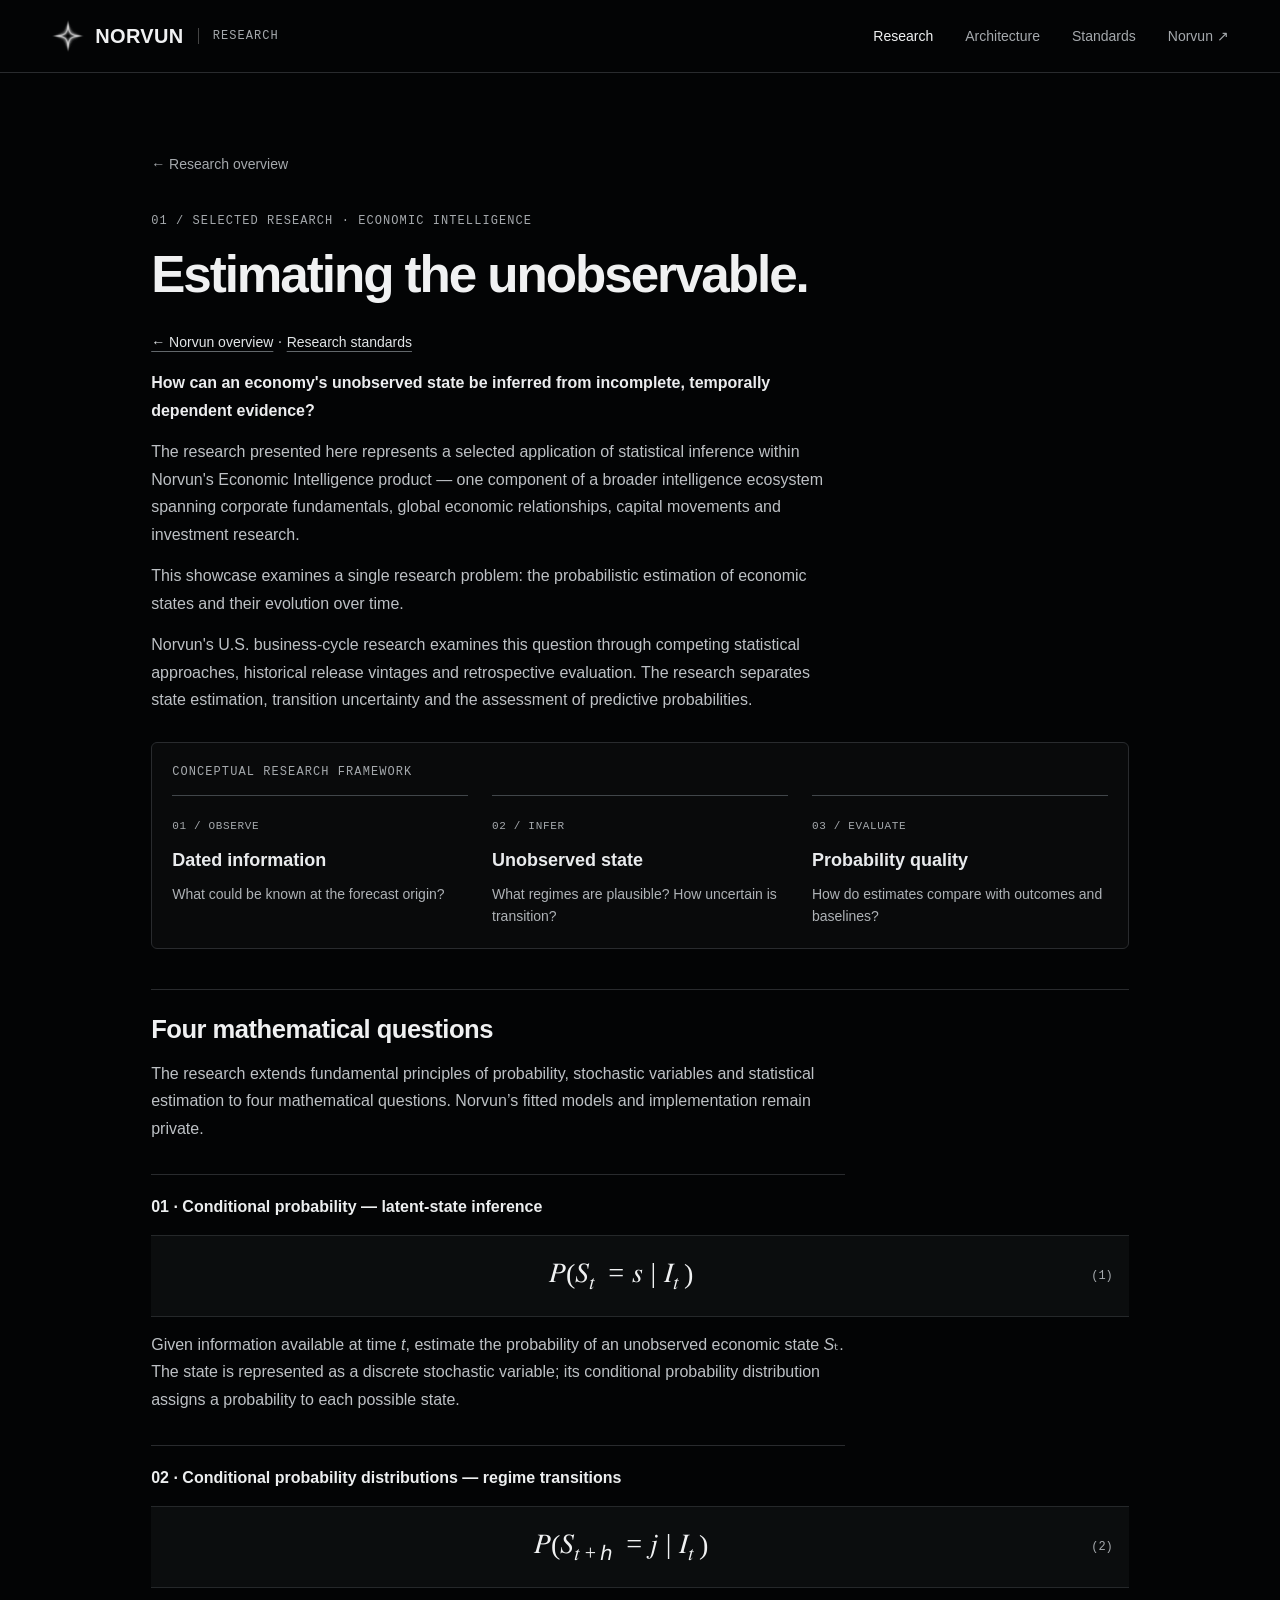
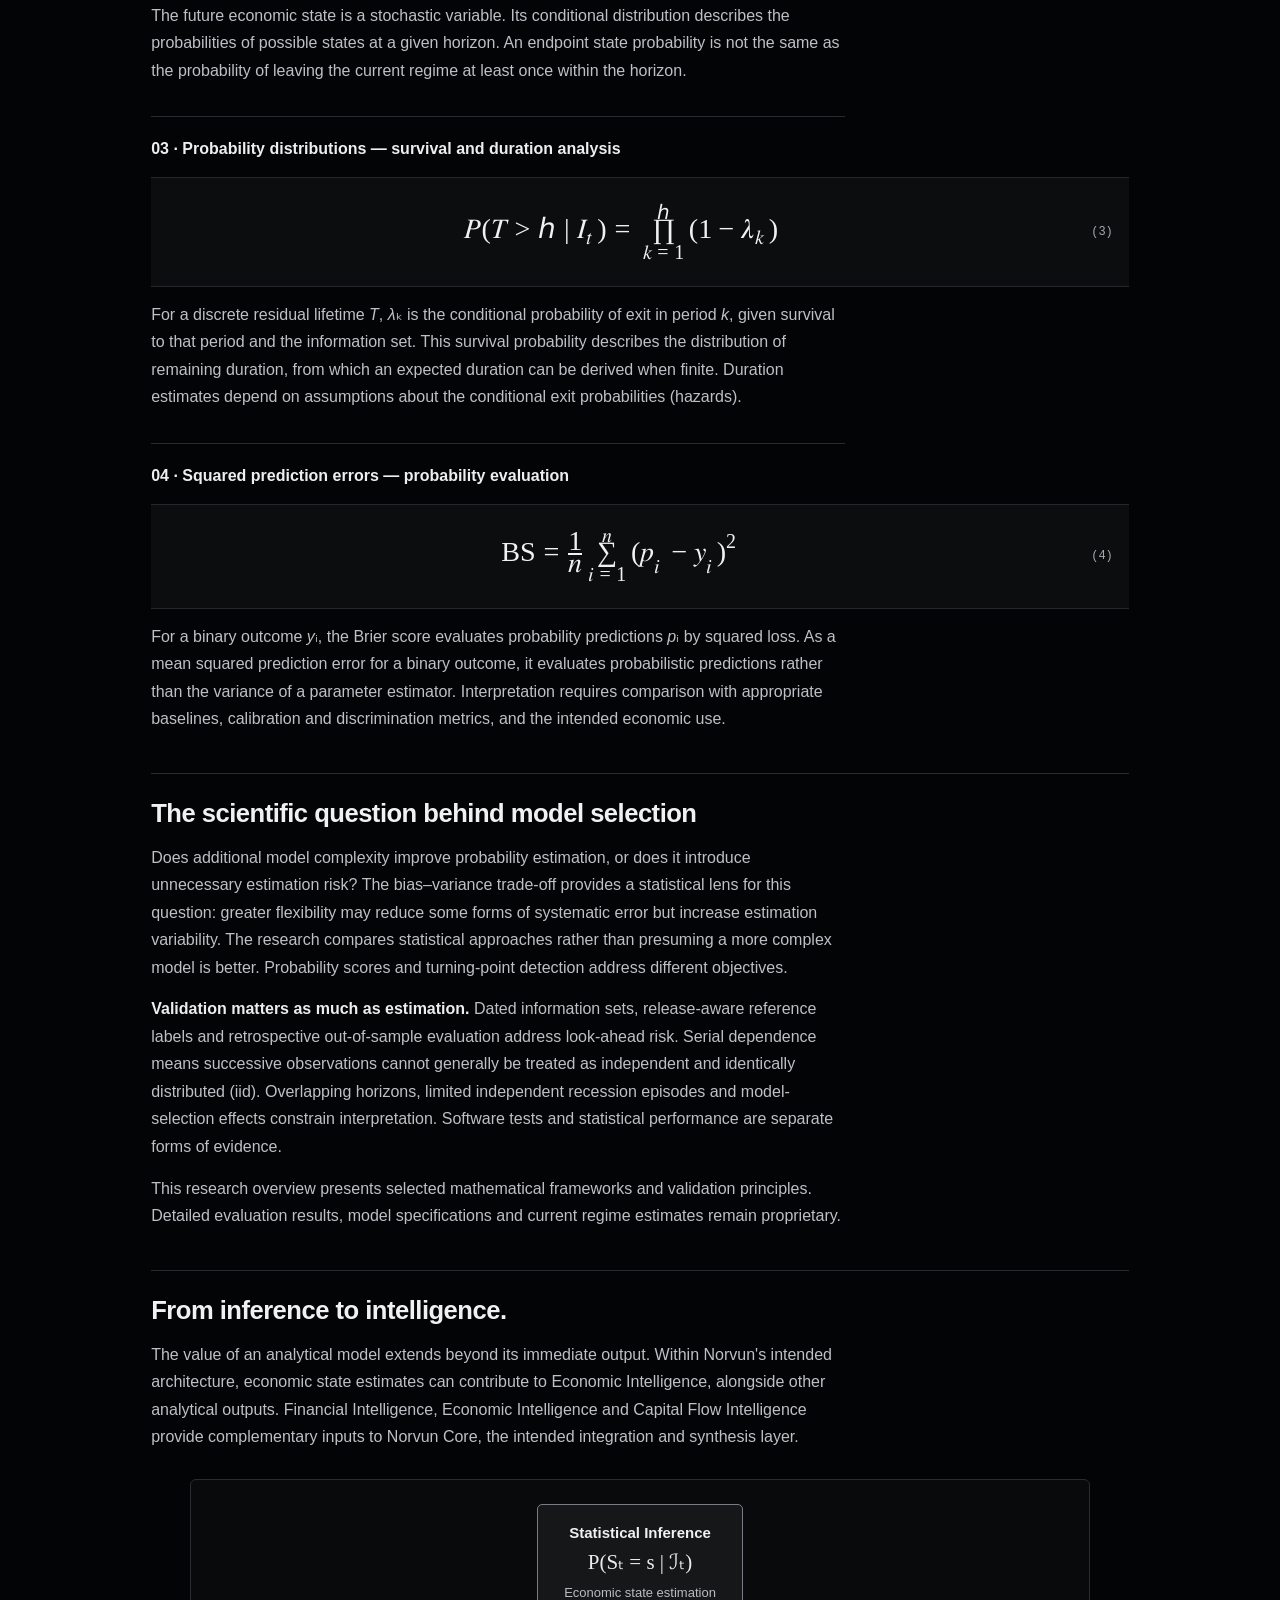
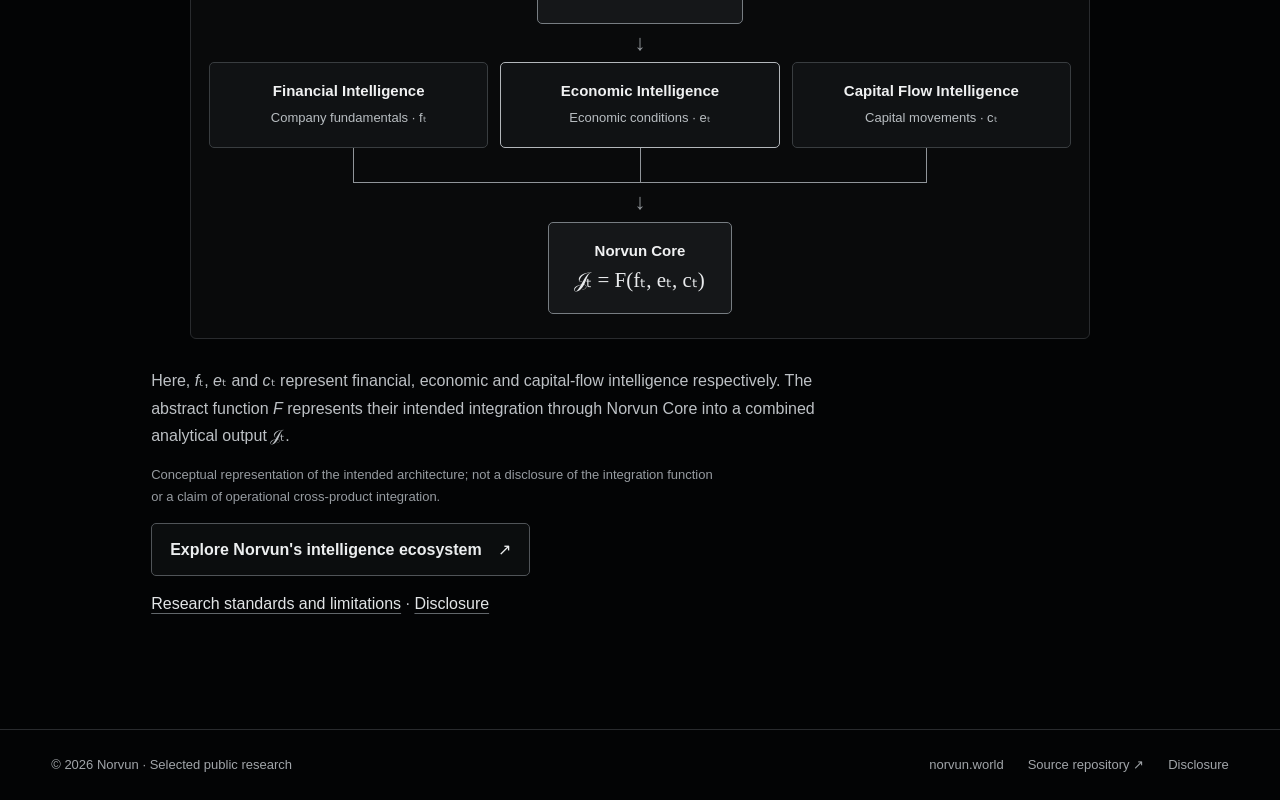
==== research.html @ 51287df9 "Introduce chapter-led Norvun Research overview and dedicated publications" ====
<!doctype html>
<html lang="en">
<head><meta charset="utf-8"><meta name="viewport" content="width=device-width,initial-scale=1"><meta name="theme-color" content="#030405"><meta name="description" content="Norvun Research — selected public research in statistical inference, intelligence architecture and research standards."><title>Estimating the unobservable — Norvun Research</title><link rel="icon" type="image/png" href="assets/norvun-emblem-small.png"><link rel="stylesheet" href="research.css"></head>
<body><a class="skip" href="#content">Skip to content</a><header class="site-header"><div class="header-inner"><a class="brand" href="index.html" aria-label="Norvun Research home"><img src="assets/norvun-emblem-small.png" alt="" width="34" height="34"><span>NORVUN</span><span class="division">RESEARCH</span></a><nav class="headerlinks" aria-label="Primary navigation"><a href="research.html" aria-current="page">Research</a><a href="architecture.html">Architecture</a><a href="standards.html">Standards</a><a href="https://norvun.world">Norvun <span aria-hidden="true">↗</span></a></nav><details class="mobile-menu"><summary aria-label="Navigation menu"><span></span><span></span></summary><nav aria-label="Mobile navigation"><a href="index.html">Overview</a><a href="research.html">Research</a><a href="architecture.html">Architecture</a><a href="standards.html">Standards</a><a href="https://norvun.world">Norvun ↗</a></nav></details></div></header><main class="reading" id="content"><a class="back-link" href="index.html">← Research overview</a><article class="panel" id="statistical_inference"><div class="filebar">01 / Selected research · Economic Intelligence</div><div class="md"><h1>Estimating the unobservable.</h1>
<p><a href="index.html#readme">← Norvun overview</a> · <a href="standards.html">Research standards</a></p>
<p><strong>How can an economy's unobserved state be inferred from incomplete, temporally dependent evidence?</strong></p>
<p>The research presented here represents a selected application of statistical inference within Norvun's Economic Intelligence product — one component of a broader intelligence ecosystem spanning corporate fundamentals, global economic relationships, capital movements and investment research.</p>
<p>This showcase examines a single research problem: the probabilistic estimation of economic states and their evolution over time.</p>
<p>Norvun's U.S. business-cycle research examines this question through competing statistical approaches, historical release vintages and retrospective evaluation. The research separates state estimation, transition uncertainty and the assessment of predictive probabilities.</p>
<figure class="framework" aria-label="Conceptual research framework"><figcaption class="figure-label">Conceptual research framework</figcaption><div class="framework-grid"><div class="framework-step"><small>01 / OBSERVE</small><strong>Dated information</strong><p>What could be known at the forecast origin?</p></div><div class="framework-step"><small>02 / INFER</small><strong>Unobserved state</strong><p>What regimes are plausible? How uncertain is transition?</p></div><div class="framework-step"><small>03 / EVALUATE</small><strong>Probability quality</strong><p>How do estimates compare with outcomes and baselines?</p></div></div></figure>
<h3>Four mathematical questions</h3>
<p>The research extends fundamental principles of probability, stochastic variables and statistical estimation to four mathematical questions. Norvun’s fitted models and implementation remain private.</p>
<p class="question" id="question-01">01 · Conditional probability — latent-state inference</p>
<div class="equation"><div class="math-scroll"><math display="block" aria-label="P(Sₜ = s | ℐₜ)"><mi>P</mi><mo>(</mo><msub><mi>S</mi><mi>t</mi></msub><mo>=</mo><mi>s</mi><mo>|</mo><msub><mi mathvariant="script">I</mi><mi>t</mi></msub><mo>)</mo></math></div><span class="eq-number">(1)</span></div>
<p>Given information available at time <i>t</i>, estimate the probability of an unobserved economic state <i>Sₜ</i>. The state is represented as a discrete stochastic variable; its conditional probability distribution assigns a probability to each possible state.</p>
<p class="question" id="question-02">02 · Conditional probability distributions — regime transitions</p>
<div class="equation"><div class="math-scroll"><math display="block" aria-label="P(Sₜ₊ₕ = j | ℐₜ)"><mi>P</mi><mo>(</mo><msub><mi>S</mi><mrow><mi>t</mi><mo>+</mo><mi>h</mi></mrow></msub><mo>=</mo><mi>j</mi><mo>|</mo><msub><mi mathvariant="script">I</mi><mi>t</mi></msub><mo>)</mo></math></div><span class="eq-number">(2)</span></div>
<p>The future economic state is a stochastic variable. Its conditional distribution describes the probabilities of possible states at a given horizon. An endpoint state probability is not the same as the probability of leaving the current regime at least once within the horizon.</p>
<p class="question" id="question-03">03 · Probability distributions — survival and duration analysis</p>
<div class="equation"><div class="math-scroll"><math display="block" aria-label="P(T &gt; h | ℐₜ) = ∏ₖ₌₁ʰ (1 − λₖ)"><mi>P</mi><mo>(</mo><mi>T</mi><mo>&gt;</mo><mi>h</mi><mo>|</mo><msub><mi mathvariant="script">I</mi><mi>t</mi></msub><mo>)</mo><mo>=</mo><munderover><mo>∏</mo><mrow><mi>k</mi><mo>=</mo><mn>1</mn></mrow><mi>h</mi></munderover><mo>(</mo><mn>1</mn><mo>−</mo><msub><mi>λ</mi><mi>k</mi></msub><mo>)</mo></math></div><span class="eq-number">(3)</span></div>
<p>For a discrete residual lifetime <i>T</i>, <i>λₖ</i> is the conditional probability of exit in period <i>k</i>, given survival to that period and the information set. This survival probability describes the distribution of remaining duration, from which an expected duration can be derived when finite. Duration estimates depend on assumptions about the conditional exit probabilities (hazards).</p>
<p class="question" id="question-04">04 · Squared prediction errors — probability evaluation</p>
<div class="equation"><div class="math-scroll"><math display="block" aria-label="BS = (1/n) Σᵢ₌₁ⁿ (pᵢ − yᵢ)²"><mi mathvariant="normal">BS</mi><mo>=</mo><mfrac><mn>1</mn><mi>n</mi></mfrac><munderover><mo>∑</mo><mrow><mi>i</mi><mo>=</mo><mn>1</mn></mrow><mi>n</mi></munderover><msup><mrow><mo>(</mo><msub><mi>p</mi><mi>i</mi></msub><mo>−</mo><msub><mi>y</mi><mi>i</mi></msub><mo>)</mo></mrow><mn>2</mn></msup></math></div><span class="eq-number">(4)</span></div>
<p>For a binary outcome <i>yᵢ</i>, the Brier score evaluates probability predictions <i>pᵢ</i> by squared loss. As a mean squared prediction error for a binary outcome, it evaluates probabilistic predictions rather than the variance of a parameter estimator. Interpretation requires comparison with appropriate baselines, calibration and discrimination metrics, and the intended economic use.</p>
<h3>The scientific question behind model selection</h3>
<p>Does additional model complexity improve probability estimation, or does it introduce unnecessary estimation risk? The bias–variance trade-off provides a statistical lens for this question: greater flexibility may reduce some forms of systematic error but increase estimation variability. The research compares statistical approaches rather than presuming a more complex model is better. Probability scores and turning-point detection address different objectives.</p>
<p><strong>Validation matters as much as estimation.</strong> Dated information sets, release-aware reference labels and retrospective out-of-sample evaluation address look-ahead risk. Serial dependence means successive observations cannot generally be treated as independent and identically distributed (iid). Overlapping horizons, limited independent recession episodes and model-selection effects constrain interpretation. Software tests and statistical performance are separate forms of evidence.</p>
<p>This research overview presents selected mathematical frameworks and validation principles. Detailed evaluation results, model specifications and current regime estimates remain proprietary.</p>
<h3>From inference to intelligence.</h3>
<p>The value of an analytical model extends beyond its immediate output. Within Norvun's intended architecture, economic state estimates can contribute to Economic Intelligence, alongside other analytical outputs. Financial Intelligence, Economic Intelligence and Capital Flow Intelligence provide complementary inputs to Norvun Core, the intended integration and synthesis layer.</p>
<div class="connected-flow" role="group" aria-label="Conceptual integration of statistical inference and three intelligence products">
<div class="flow-node flow-start"><strong>Statistical Inference</strong><span class="flow-math">P(Sₜ = s | ℐₜ)</span><small>Economic state estimation</small></div>
<div class="flow-arrow" aria-hidden="true">↓</div>
<div class="flow-products"><div class="flow-node"><strong>Financial Intelligence</strong><small>Company fundamentals · fₜ</small></div><div class="flow-node economic"><strong>Economic Intelligence</strong><small>Economic conditions · eₜ</small></div><div class="flow-node"><strong>Capital Flow Intelligence</strong><small>Capital movements · cₜ</small></div></div>
<div class="flow-merge" aria-hidden="true"></div><div class="flow-arrow" aria-hidden="true">↓</div>
<div class="flow-node flow-end"><strong>Norvun Core</strong><span class="flow-math">𝒥ₜ = F(fₜ, eₜ, cₜ)</span></div>
</div>
<p>Here, <i>fₜ</i>, <i>eₜ</i> and <i>cₜ</i> represent financial, economic and capital-flow intelligence respectively. The abstract function <i>F</i> represents their intended integration through Norvun Core into a combined analytical output <i>𝒥ₜ</i>.</p>
<p class="flow-note">Conceptual representation of the intended architecture; not a disclosure of the integration function or a claim of operational cross-product integration.</p>
<p><a class="flow-cta" href="https://norvun.world/index.html#intelligence">Explore Norvun's intelligence ecosystem <span aria-hidden="true">↗</span></a></p>
<p><a href="standards.html">Research standards and limitations</a> · <a href="standards.html#notice">Disclosure</a></p>
</div></article></main><footer class="site-footer" id="notice"><div class="footer-inner"><span>© 2026 Norvun · Selected public research</span><nav class="footer-links" aria-label="Research footer"><a href="https://norvun.world">norvun.world</a><a href="https://github.com/noahlillebaek/norvun-public">Source repository ↗</a><a href="standards.html#notice">Disclosure</a></nav></div></footer></body></html>
---- research.css ----
:root{color-scheme:dark;--bg:#030405;--panel:#0b0d0e;--text:#f0f1f2;--muted:#a5a9ad;--line:#292b2e;--subtle:#777d82;--nav:72px;--gutter:clamp(20px,4vw,64px);font-family:Inter,Geist,"Helvetica Neue",Arial,sans-serif;font-synthesis:none}
*{box-sizing:border-box}html{scroll-behavior:smooth;scroll-padding-top:calc(var(--nav) + 22px)}body{margin:0;background:var(--bg);color:var(--text);font-size:16px;line-height:1.72;-webkit-font-smoothing:antialiased}a{color:inherit;text-decoration:none}a:focus-visible{outline:2px solid #c6c9cc;outline-offset:4px}a:hover{color:#fff}::selection{background:#d0d3d6;color:#030405}
.skip{position:fixed;top:-100px;left:20px;z-index:20;background:#fff;color:#030405;padding:12px}.skip:focus{top:10px}
.site-header{position:sticky;top:0;z-index:10;background:var(--bg);border-bottom:1px solid var(--line)}.header-inner{height:var(--nav);max-width:1600px;margin:auto;padding:0 var(--gutter);display:flex;align-items:center;gap:24px;justify-content:space-between}.brand{display:inline-flex;align-items:center;gap:10px;white-space:nowrap;font-size:20px;font-weight:600;letter-spacing:.018em}.brand img{width:34px;height:34px;object-fit:contain;mix-blend-mode:screen}.brand .division{font:12px/1.4 ui-monospace,SFMono-Regular,Consolas,monospace;letter-spacing:.09em;color:var(--muted);border-left:1px solid #444;padding-left:14px;margin-left:4px}.headerlinks{display:flex;align-items:center;gap:clamp(14px,2.5vw,32px);font-size:14px;color:var(--muted)}.headerlinks a{white-space:nowrap}
.page{max-width:1600px;margin:0 auto;padding:0 var(--gutter) 60px}.hero{position:relative;isolation:isolate;min-height:430px;padding:clamp(56px,8vh,100px) 0 34px;border-bottom:1px solid var(--line);display:grid;grid-template-columns:minmax(0,1.6fr) minmax(0,1fr);align-items:center;gap:32px}.hero-copy{position:relative;z-index:1}.eyebrow,.filebar,.side h2,.section-label,.figure-label{font:12px/1.5 ui-monospace,SFMono-Regular,Consolas,monospace;letter-spacing:.09em;color:var(--muted);text-transform:uppercase}.hero h1{font-size:clamp(36px,4.2vw,72px);line-height:1.12;font-weight:550;letter-spacing:-.045em;margin:18px 0 22px}.hero h1 span{display:block;color:#a2a6aa}.hero p{color:#b1b5b9;max-width:62ch;font-size:clamp(17px,1.4vw,21px);line-height:1.6;margin:0 0 28px}.hero-art{width:100%;height:auto;display:block;filter:grayscale(1);opacity:.8;mask-image:linear-gradient(90deg,transparent,black 15%,black 85%,transparent)}.button{display:inline-flex;align-items:center;gap:22px;background:#f0f1f2;color:#070809;border:1px solid #f0f1f2;padding:11px 18px;min-height:46px;font-weight:550;font-size:14px;border-radius:6px}.button:hover{color:#070809;background:#dce0e2}.hero-index{grid-column:1/-1;display:grid;grid-template-columns:repeat(3,minmax(0,1fr));gap:24px;padding-top:22px;border-top:1px solid var(--line)}.hero-index a{display:flex;flex-direction:column;gap:5px;font-size:17px;font-weight:500}.hero-index small{color:var(--muted);font:11px/1.5 ui-monospace,SFMono-Regular,Consolas,monospace;letter-spacing:.06em}
.layout{display:grid;grid-template-columns:200px minmax(0,1fr);align-items:start;gap:clamp(28px,5vw,76px);padding-top:40px}.content{min-width:0}.side{position:sticky;top:calc(var(--nav) + 20px);align-self:start;max-height:calc(100vh - var(--nav) - 40px);overflow-y:auto;padding-right:18px;border-right:1px solid var(--line)}.side h2{margin:0 0 17px;font-weight:400}.side a{display:block;padding:11px 0;color:#aeb2b6;font-size:14px;line-height:1.45;border-bottom:1px solid #181a1c}.side a:hover,.side a:focus-visible{color:#fff}.side a:last-child{border:0}
.panel{padding:8px 0 clamp(36px,6vw,78px);border-bottom:1px solid var(--line);margin:0 0 42px}.panel:last-child{border-bottom:0;margin-bottom:0}.filebar{margin:0 0 16px}.md{max-width:1120px}.md h2{font-size:clamp(32px,3vw,49px);line-height:1.16;letter-spacing:-.035em;font-weight:550;margin:0 0 24px}.md h3{font-size:clamp(22px,2vw,30px);line-height:1.25;font-weight:550;letter-spacing:-.02em;border-top:1px solid var(--line);padding-top:24px;margin:40px 0 14px}.md h4{font-size:13px;text-transform:uppercase;letter-spacing:.08em;color:var(--muted);font-family:ui-monospace,SFMono-Regular,Consolas,monospace;font-weight:400;margin:30px 0 10px}.md p{max-width:85ch;margin:14px 0;color:#bdc1c5}.md p strong{color:#ecedef;font-weight:550}.md p a,.md h3 a{color:#e2e5e7;text-decoration:underline;text-decoration-color:#62676b;text-underline-offset:4px}.md ul{padding-left:22px;color:#bdc1c5;max-width:85ch}.md li{padding:4px 0}.md p sub{color:#969ba0;vertical-align:baseline;font-size:13px;line-height:1.5}.md img{max-width:100%;height:auto;display:block}.md hr{border:0;border-top:1px solid var(--line);margin:32px 0}
.md table{border-collapse:collapse;width:100%;margin:24px 0;font-size:15px;color:#bec2c6;table-layout:fixed}.md th,.md td{border-bottom:1px solid var(--line);padding:15px 16px;text-align:left;vertical-align:top;overflow-wrap:anywhere}.md th{font-weight:550;color:#f0f1f2;background:#0d0f10}.md th:first-child,.md td:first-child{padding-left:0}.md td strong{color:#f0f1f2}.md table:not(.pillars) th:first-child,.md table:not(.pillars) td:first-child{width:30%;color:#e0e3e5}.md .pillars td{width:33.333%;border-top:1px solid var(--line);border-right:1px solid var(--line);padding:20px 18px}.md .pillars td:first-child{padding-left:0}.md .pillars td:last-child{border-right:0}.md .pillars sub{color:#a1a5a9}
.framework{margin:28px 0;border:1px solid var(--line);padding:20px;border-radius:6px;background:#090a0b}.framework-grid{display:grid;grid-template-columns:repeat(3,minmax(0,1fr));gap:24px;margin-top:14px}.framework-step{min-width:0;border-top:1px solid #41464a;padding:14px 0 0}.framework-step small{font:11px/1.5 ui-monospace,SFMono-Regular,Consolas,monospace;letter-spacing:.06em;color:var(--muted)}.framework-step strong{display:block;font-size:18px;font-weight:550;margin:8px 0;color:#e9ebed}.framework-step p{font-size:14px;margin:0;color:#aeb2b6;line-height:1.55}
.question{margin:32px 0 0!important;border-top:1px solid var(--line);padding-top:18px;color:#eceeef!important;font-weight:550}.equation{display:grid;grid-template-columns:minmax(0,1fr) auto;align-items:center;gap:16px;padding:22px 16px;margin:14px 0;background:#0b0d0e;border-top:1px solid #25282a;border-bottom:1px solid #25282a;min-width:0}.math-scroll{overflow-x:auto;text-align:center;min-width:0;padding:5px 0}.equation math{font-size:clamp(19px,2.2vw,29px);color:#f0f1f2;white-space:nowrap}.eq-number{font:12px ui-monospace,SFMono-Regular,Consolas,monospace;color:var(--muted)}
.connected-flow{width:100%;max-width:900px;padding:24px 18px;background:#090a0b;border:1px solid var(--line);border-radius:6px;margin:28px auto;text-align:center}.flow-node{background:#101214;border:1px solid #393d40;border-radius:5px;padding:18px 10px;min-width:0;display:flex;flex-direction:column;gap:5px;justify-content:center;align-items:center}.flow-node strong{font-size:15px;line-height:1.35;color:#f0f1f2;font-weight:550}.flow-node small{font-size:13px;color:#b8bdc1}.flow-start,.flow-end{background:#151719;border-color:#777d82;width:fit-content;max-width:100%;margin-inline:auto;padding-inline:26px}.flow-math{font:21px/1.4 Georgia,serif;color:#e9ebed}.flow-arrow{font-size:22px;line-height:1.4;color:#90959a;padding:4px 0}.flow-products{display:grid;grid-template-columns:repeat(3,minmax(0,1fr));gap:12px}.flow-products .economic{border-color:#b3b7bb}.flow-merge{width:66.666%;height:35px;position:relative;margin:auto;border-bottom:1px solid #90959a;border-left:1px solid #90959a;border-right:1px solid #90959a}.flow-merge:after{content:"";height:35px;position:absolute;left:50%;top:0;border-left:1px solid #90959a}.md .flow-cta{display:inline-flex;align-items:center;gap:16px;border:1px solid #505458;border-radius:5px;color:#eceeef;background:#0b0d0e;padding:12px 18px;font-weight:550;text-decoration:none}.md .flow-cta:hover{background:#191b1d}.md .flow-note{color:#969ba0;font-size:13px}
.site-footer{border-top:1px solid var(--line);padding:24px var(--gutter);color:#a1a5a9;font-size:13px}.footer-inner{max-width:1472px;margin:auto;display:flex;gap:24px;align-items:center;justify-content:space-between;flex-wrap:wrap}.footer-links{display:flex;gap:24px;flex-wrap:wrap}.footer-links a:hover{text-decoration:underline;text-underline-offset:4px}
@media(max-width:1000px){.hero{grid-template-columns:minmax(0,1fr) minmax(0,.6fr);min-height:0}.layout{grid-template-columns:165px minmax(0,1fr);gap:24px}.side a{font-size:13px}.headerlinks{gap:15px}}
@media(max-width:760px){:root{--nav:62px;--gutter:20px}html{scroll-padding-top:120px}.header-inner{gap:12px}.brand{font-size:17px}.brand img{width:28px;height:28px}.brand .division{font-size:10px;padding-left:8px;margin-left:0}.headerlinks a:not(:last-child){display:none}.headerlinks{font-size:12px}.hero{display:block;padding-top:38px;padding-bottom:24px}.hero h1{font-size:clamp(34px,8vw,50px)}.hero-art{max-height:170px;object-fit:cover;margin:20px 0}.hero-index{gap:12px}.hero-index a{font-size:13px}.hero-index small{font-size:10px}.layout{display:block;padding-top:0}.side{display:flex;align-items:center;position:sticky;top:var(--nav);z-index:5;width:calc(100% + 2 * var(--gutter));margin-inline:calc(-1 * var(--gutter));max-height:none;overflow-x:auto;overflow-y:hidden;background:var(--bg);border:0;border-bottom:1px solid var(--line);padding:0 var(--gutter);gap:20px;scrollbar-width:thin}.side h2{position:absolute;width:1px;height:1px;overflow:hidden;clip-path:inset(50%)}.side a{flex:none;border:0;padding:13px 0;white-space:nowrap}.content{padding-top:30px}.panel{padding-bottom:34px;margin-bottom:32px}.md table{font-size:13px}.md th,.md td{padding:12px 8px}.md .pillars td{padding:14px 9px}.framework-grid{grid-template-columns:1fr;gap:14px}.framework{padding:15px}.framework-step strong{margin:5px 0}.equation{padding:12px 9px;gap:6px}.connected-flow{padding:18px 8px}.flow-products{gap:5px}.flow-node{padding:10px 4px}.flow-node strong{font-size:12px;overflow-wrap:anywhere}.flow-node small{font-size:11px}.flow-start,.flow-end{padding:12px 16px}.flow-start strong,.flow-end strong{font-size:14px}.flow-math{font-size:19px}}
@media(max-width:360px){.brand .division{display:none}.hero-index{grid-template-columns:1fr}.md .pillars{display:block}.md .pillars tbody,.md .pillars tr,.md .pillars td{display:block;width:100%;border-right:0;padding:12px 0}}
@media(prefers-reduced-motion:reduce){html{scroll-behavior:auto}}

/* Overview: one dominant idea per chapter. Detailed reading remains continuous. */
:root{--gutter:clamp(24px,4vw,80px)}
html{scroll-padding-top:calc(var(--nav) + 12px)}
.overview-document{scroll-padding-top:var(--nav)}
.headerlinks a[aria-current=page]{color:var(--text)}
.mobile-menu{display:none;position:relative}
.overview{max-width:1760px;margin:0 auto;padding:0 var(--gutter)}
.chapter{position:relative;min-width:0;min-height:calc(100vh - var(--nav));padding:clamp(42px,6vh,80px) 0;border-bottom:1px solid var(--line);scroll-snap-align:start;display:flex;flex-direction:column;justify-content:center;gap:clamp(20px,3vh,34px)}
.chapter h1,.chapter h2{font-weight:550;letter-spacing:-.045em;line-height:1.12;margin:16px 0 22px;font-size:clamp(38px,4.25vw,70px)}
.chapter h1 span,.chapter h2 span{display:block;color:#989ca1}
.chapter p{color:#b3b7bb;max-width:66ch;margin:0 0 20px;line-height:1.65}
.chapter .eyebrow{margin:0;color:var(--muted)}
.chapter .intro{font-size:clamp(17px,1.45vw,23px);line-height:1.55}
.chapter .button{align-self:start;width:fit-content}
.opening{isolation:isolate;justify-content:center;min-height:calc(100vh - var(--nav));padding-bottom:clamp(126px,20vh,230px)}
.opening-copy{position:relative;z-index:1;max-width:1200px}
.opening h1{font-size:clamp(42px,5.2vw,84px)}
.opening-field{position:absolute;z-index:-1;bottom:42px;left:0;width:100%;height:min(35%,320px);object-fit:cover;object-position:center;filter:grayscale(1);opacity:.8;mask-image:linear-gradient(180deg,transparent,#000 28%,#000 70%,transparent);-webkit-mask-image:linear-gradient(180deg,transparent,#000 28%,#000 70%,transparent);pointer-events:none}
.chapter .chapter-meta{position:absolute;bottom:18px;margin:0;font:11px/1.5 ui-monospace,SFMono-Regular,Consolas,monospace;letter-spacing:.08em;color:#a1a5a9}
.featured,.architecture,.standards{display:grid;grid-template-columns:minmax(0,1fr) minmax(0,1fr);align-content:center;align-items:center;gap:clamp(34px,5vw,90px)}
.chapter-copy{min-width:0}
.research-visual{margin:0;min-width:0;padding:clamp(24px,5vw,70px) 15px;border-top:1px solid var(--line);border-bottom:1px solid var(--line);text-align:center}
.visual-formula{overflow-x:auto;padding:18px 0 35px}.visual-formula math{font-size:clamp(30px,4vw,58px)}
.visual-process{display:flex;justify-content:center;align-items:center;gap:clamp(8px,1.4vw,24px);color:#a5a9ad;font:11px/1.5 ui-monospace,SFMono-Regular,Consolas,monospace;letter-spacing:.05em}
.research-visual figcaption,.architecture-visual figcaption{font-size:12px;color:#a1a5a9;margin:24px 0 0;text-align:center}
.chapter-heading h2{margin-bottom:12px}.chapter-heading p:last-child{margin-bottom:0}
.question-grid{display:grid;grid-template-columns:repeat(2,minmax(0,1fr));gap:14px;align-items:start}
.research-question{min-width:0;border:1px solid #2d3033;background:#090a0b;border-radius:10px}
.research-question[open]{border-color:#686c70}.research-question summary{list-style:none;cursor:pointer;display:flex;flex-direction:column;min-width:0;gap:10px;padding:clamp(16px,2vw,26px)}.research-question summary::-webkit-details-marker{display:none}.research-question summary:focus-visible{outline:2px solid #d9dce0;outline-offset:3px}
.question-top{display:flex;justify-content:space-between;align-items:center}.plus{position:relative;width:16px;height:16px}.plus:before,.plus:after{content:"";position:absolute;background:#a5a9ad;width:14px;height:1px;left:1px;top:7px}.plus:after{transform:rotate(90deg)}.research-question[open] .plus:after{transform:none}
.question-title{font-weight:550;font-size:clamp(20px,2vw,28px);line-height:1.25;letter-spacing:-.025em}.question-topic{font-size:14px;color:#aeb2b6}
.research-question .equation{margin:0;padding:12px 6px;background:transparent;border:0}.research-question .equation math{font-size:clamp(20px,2.35vw,30px)}.research-question .eq-number{display:none}.research-question .equation{grid-template-columns:minmax(0,1fr)}
.question-detail{border-top:1px solid var(--line);padding:16px clamp(16px,2vw,26px) 22px;font-size:15px}.question-detail p{margin:0 0 14px}.question-detail a,.text-link{color:#e0e3e5;font-weight:500;font-size:14px}.question-detail a:hover,.text-link:hover{text-decoration:underline;text-underline-offset:4px}
.architecture-visual{margin:0;min-width:0}.architecture-visual .connected-flow{margin:0;padding:20px 12px;border:0;background:transparent}.architecture-visual .flow-node{min-width:0}.architecture-visual .flow-node strong{overflow-wrap:anywhere}.architecture-visual .flow-products{gap:8px}.architecture-visual .flow-node small{font-size:12px}
.standards-list{border-top:1px solid var(--line)}.standards-list>div{padding:20px 0;border-bottom:1px solid var(--line);display:grid;grid-template-columns:36px 1fr;column-gap:16px;align-items:baseline}.standards-list span{font:12px ui-monospace,SFMono-Regular,Consolas,monospace;color:var(--muted)}.standards-list h3{font-size:21px;font-weight:500;margin:0;letter-spacing:-.02em}.standards-list p{grid-column:2;margin:5px 0 0;font-size:15px}
.reading{max-width:1080px;margin:0 auto;padding:clamp(32px,6vw,80px) var(--gutter) 20px}.back-link{display:inline-block;color:var(--muted);font-size:14px;margin-bottom:36px}.reading .panel{padding-top:0}.reading .md h1{font-weight:550;letter-spacing:-.04em;font-size:clamp(36px,4vw,60px);line-height:1.13;margin:0 0 24px}.reading .md p{max-width:78ch}.reading .md>p:first-of-type a{font-size:14px}.reading .question{scroll-margin-top:20px}.reading .md h2{font-size:clamp(26px,3vw,38px)}.reading .panel+.panel{padding-top:24px}
@media(min-width:1001px) and (min-height:680px) and (prefers-reduced-motion:no-preference){html.overview-document{scroll-snap-type:y proximity}.overview-document .site-footer{scroll-snap-align:end}}
@media(min-width:1001px) and (max-height:800px){.chapter{padding-block:30px;gap:18px}.opening{padding-bottom:140px}.foundations .chapter-heading h2{font-size:42px}.research-question summary{gap:6px;padding:14px 20px}.research-question .equation{padding:8px 4px}}
@media(max-width:1000px){.featured,.architecture,.standards{gap:28px}.chapter h2{font-size:clamp(34px,4.5vw,52px)}.architecture-visual .flow-node strong{font-size:12px}.architecture-visual .flow-node small{font-size:11px}}
@media(max-width:760px){html{scroll-padding-top:calc(var(--nav) + 12px)}.headerlinks{display:none}.mobile-menu{display:block}.mobile-menu summary{display:flex;flex-direction:column;align-items:center;justify-content:center;gap:6px;width:44px;height:44px;list-style:none;cursor:pointer}.mobile-menu summary::-webkit-details-marker{display:none}.mobile-menu summary span{display:block;width:20px;height:1px;background:#e3e5e7}.mobile-menu nav{position:absolute;right:0;top:48px;min-width:210px;padding:10px 20px;border:1px solid #393d40;background:#101112;border-radius:6px;box-shadow:0 16px 40px #0009}.mobile-menu nav a{display:block;padding:11px 0;border-bottom:1px solid var(--line);font-size:14px}.mobile-menu nav a:last-child{border:0}.chapter{min-height:0;padding:48px 0;gap:24px}.opening{min-height:calc(100svh - var(--nav));padding-bottom:150px}.opening h1{font-size:clamp(37px,8vw,54px)}.opening-field{height:150px;bottom:36px}.featured,.architecture,.standards{grid-template-columns:1fr}.question-grid{grid-template-columns:1fr}.research-question .equation math{font-size:23px}.chapter h2{font-size:clamp(34px,7vw,46px)}.architecture-visual .connected-flow{padding-inline:2px}.reading{padding-top:30px}.back-link{margin-bottom:25px}.visual-formula math{font-size:36px}.standards-list>div{padding:18px 0}}
@media(prefers-reduced-motion:reduce){html{scroll-behavior:auto;scroll-snap-type:none}}
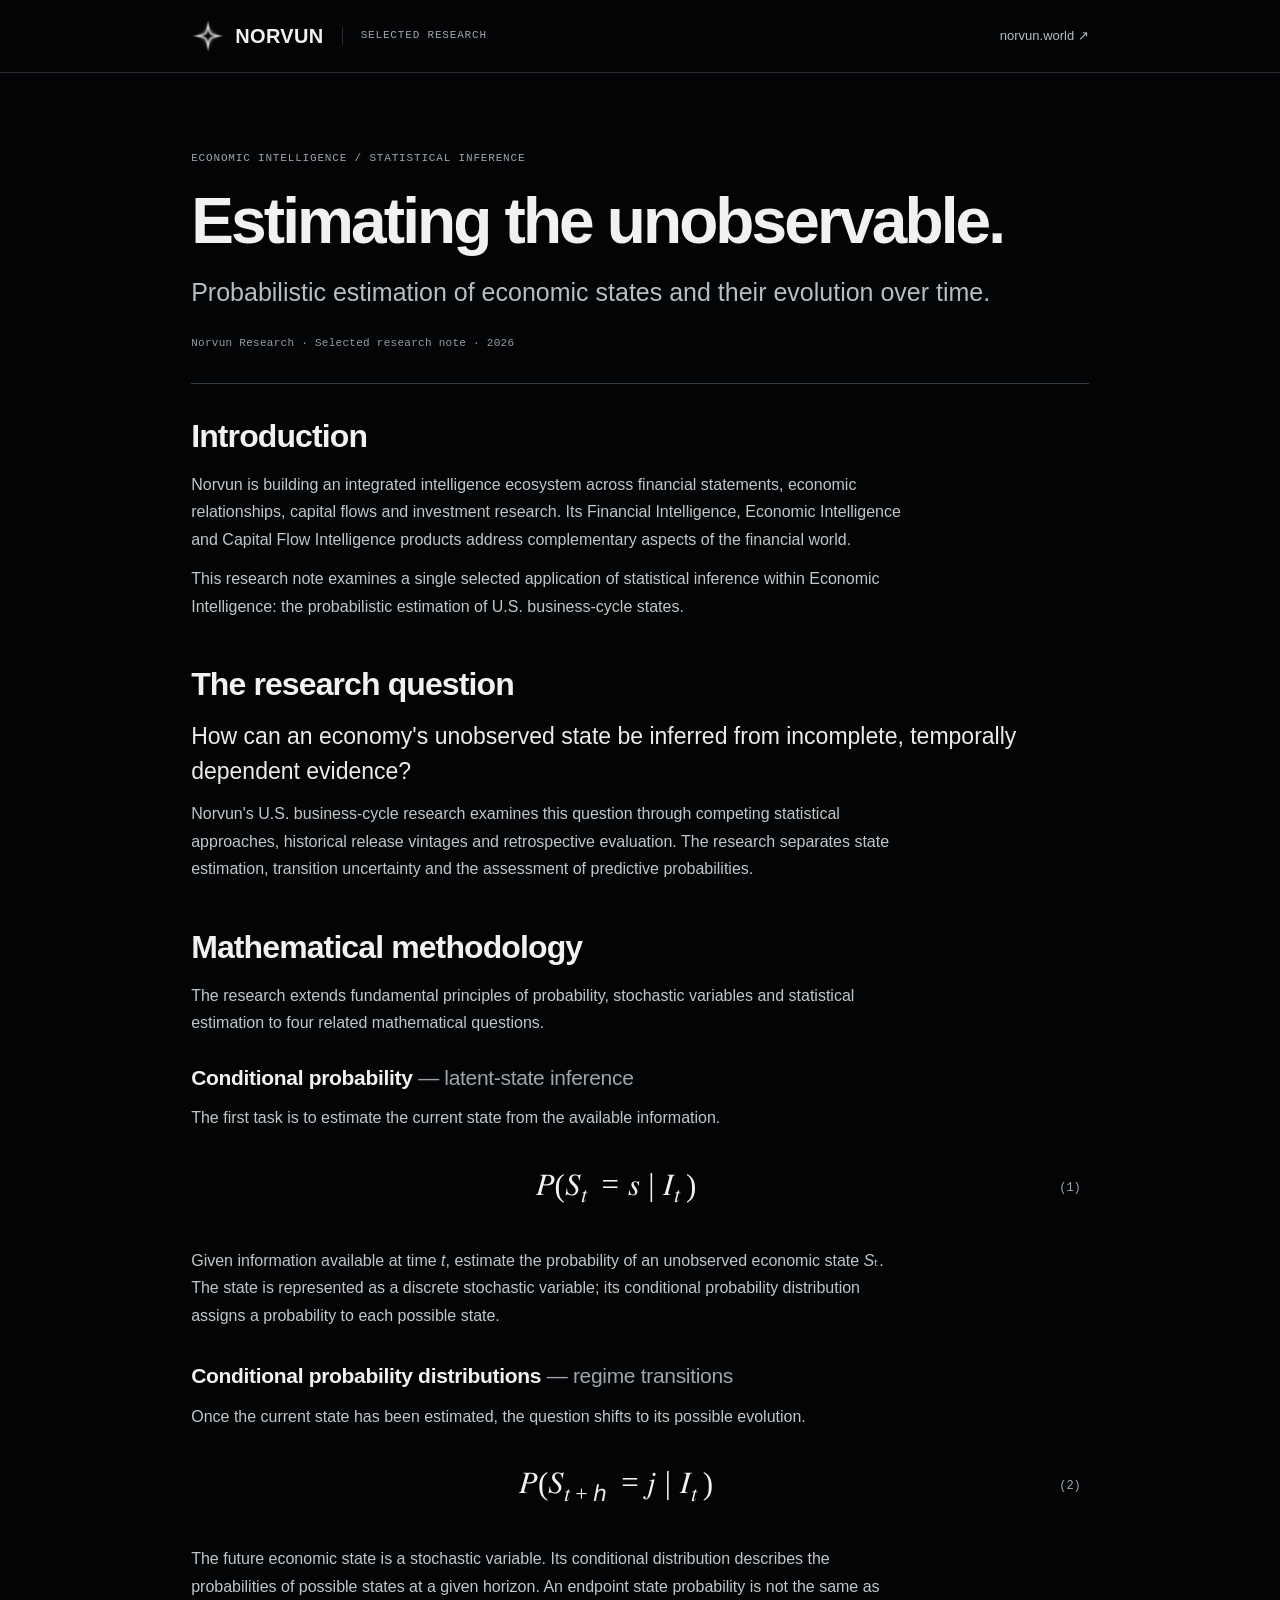
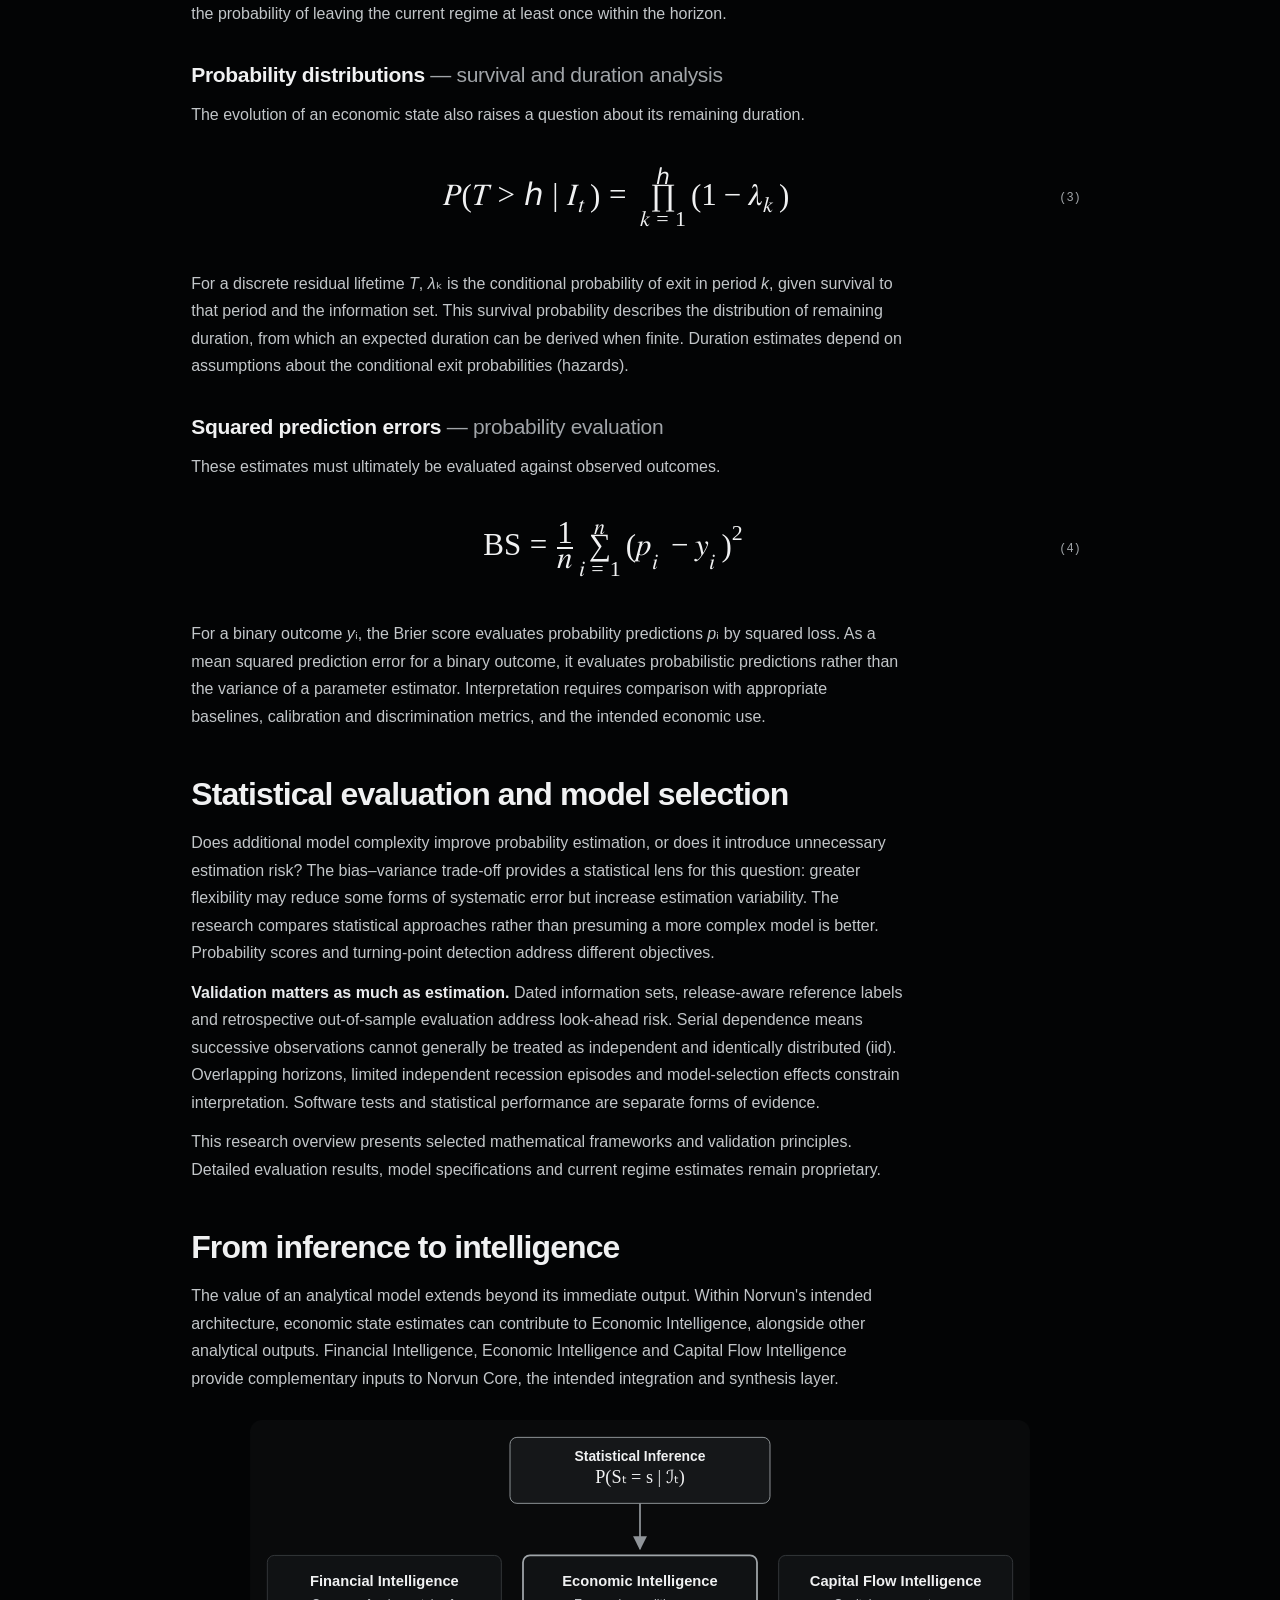
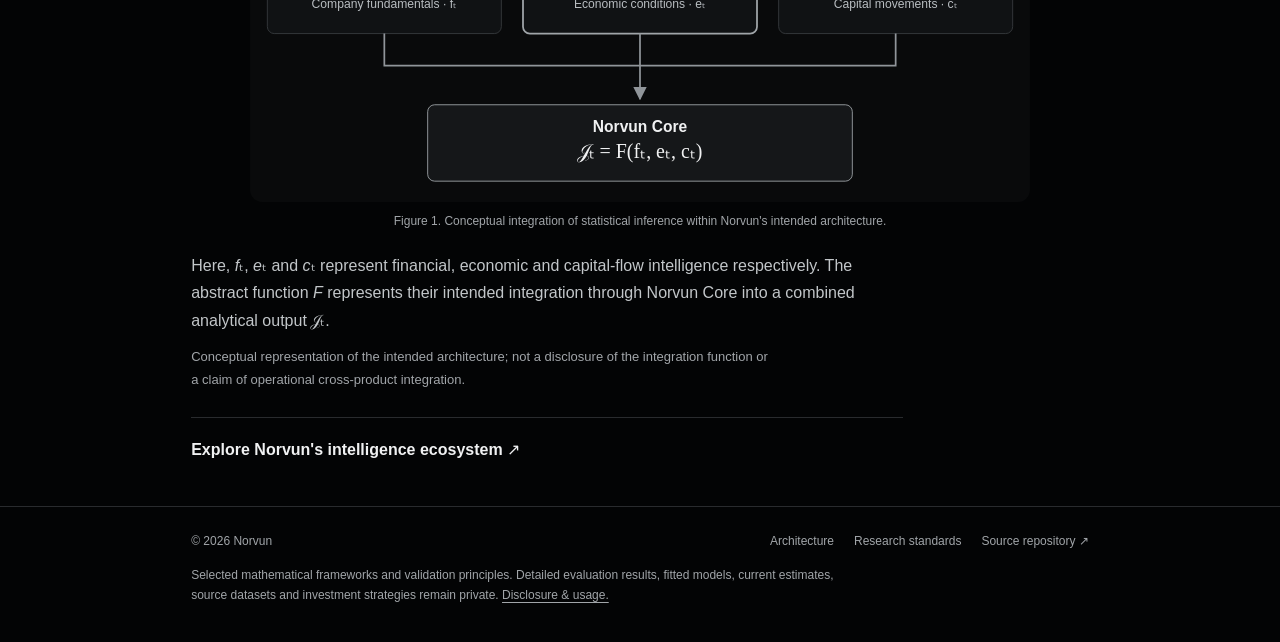
==== commit 349315a3: "Restore continuous institutional quantitative research note" ====
--- a/research.html
+++ b/research.html
@@ -1,42 +1,22 @@
 <!doctype html>
-<html lang="en">
-<head><meta charset="utf-8"><meta name="viewport" content="width=device-width,initial-scale=1"><meta name="theme-color" content="#030405"><meta name="description" content="Norvun Research — selected public research in statistical inference, intelligence architecture and research standards."><title>Estimating the unobservable — Norvun Research</title><link rel="icon" type="image/png" href="assets/norvun-emblem-small.png"><link rel="stylesheet" href="research.css"></head>
-<body><a class="skip" href="#content">Skip to content</a><header class="site-header"><div class="header-inner"><a class="brand" href="index.html" aria-label="Norvun Research home"><img src="assets/norvun-emblem-small.png" alt="" width="34" height="34"><span>NORVUN</span><span class="division">RESEARCH</span></a><nav class="headerlinks" aria-label="Primary navigation"><a href="research.html" aria-current="page">Research</a><a href="architecture.html">Architecture</a><a href="standards.html">Standards</a><a href="https://norvun.world">Norvun <span aria-hidden="true">↗</span></a></nav><details class="mobile-menu"><summary aria-label="Navigation menu"><span></span><span></span></summary><nav aria-label="Mobile navigation"><a href="index.html">Overview</a><a href="research.html">Research</a><a href="architecture.html">Architecture</a><a href="standards.html">Standards</a><a href="https://norvun.world">Norvun ↗</a></nav></details></div></header><main class="reading" id="content"><a class="back-link" href="index.html">← Research overview</a><article class="panel" id="statistical_inference"><div class="filebar">01 / Selected research · Economic Intelligence</div><div class="md"><h1>Estimating the unobservable.</h1>
-<p><a href="index.html#readme">← Norvun overview</a> · <a href="standards.html">Research standards</a></p>
-<p><strong>How can an economy's unobserved state be inferred from incomplete, temporally dependent evidence?</strong></p>
-<p>The research presented here represents a selected application of statistical inference within Norvun's Economic Intelligence product — one component of a broader intelligence ecosystem spanning corporate fundamentals, global economic relationships, capital movements and investment research.</p>
-<p>This showcase examines a single research problem: the probabilistic estimation of economic states and their evolution over time.</p>
-<p>Norvun's U.S. business-cycle research examines this question through competing statistical approaches, historical release vintages and retrospective evaluation. The research separates state estimation, transition uncertainty and the assessment of predictive probabilities.</p>
-<figure class="framework" aria-label="Conceptual research framework"><figcaption class="figure-label">Conceptual research framework</figcaption><div class="framework-grid"><div class="framework-step"><small>01 / OBSERVE</small><strong>Dated information</strong><p>What could be known at the forecast origin?</p></div><div class="framework-step"><small>02 / INFER</small><strong>Unobserved state</strong><p>What regimes are plausible? How uncertain is transition?</p></div><div class="framework-step"><small>03 / EVALUATE</small><strong>Probability quality</strong><p>How do estimates compare with outcomes and baselines?</p></div></div></figure>
-<h3>Four mathematical questions</h3>
-<p>The research extends fundamental principles of probability, stochastic variables and statistical estimation to four mathematical questions. Norvun’s fitted models and implementation remain private.</p>
-<p class="question" id="question-01">01 · Conditional probability — latent-state inference</p>
-<div class="equation"><div class="math-scroll"><math display="block" aria-label="P(Sₜ = s | ℐₜ)"><mi>P</mi><mo>(</mo><msub><mi>S</mi><mi>t</mi></msub><mo>=</mo><mi>s</mi><mo>|</mo><msub><mi mathvariant="script">I</mi><mi>t</mi></msub><mo>)</mo></math></div><span class="eq-number">(1)</span></div>
-<p>Given information available at time <i>t</i>, estimate the probability of an unobserved economic state <i>Sₜ</i>. The state is represented as a discrete stochastic variable; its conditional probability distribution assigns a probability to each possible state.</p>
-<p class="question" id="question-02">02 · Conditional probability distributions — regime transitions</p>
-<div class="equation"><div class="math-scroll"><math display="block" aria-label="P(Sₜ₊ₕ = j | ℐₜ)"><mi>P</mi><mo>(</mo><msub><mi>S</mi><mrow><mi>t</mi><mo>+</mo><mi>h</mi></mrow></msub><mo>=</mo><mi>j</mi><mo>|</mo><msub><mi mathvariant="script">I</mi><mi>t</mi></msub><mo>)</mo></math></div><span class="eq-number">(2)</span></div>
-<p>The future economic state is a stochastic variable. Its conditional distribution describes the probabilities of possible states at a given horizon. An endpoint state probability is not the same as the probability of leaving the current regime at least once within the horizon.</p>
-<p class="question" id="question-03">03 · Probability distributions — survival and duration analysis</p>
-<div class="equation"><div class="math-scroll"><math display="block" aria-label="P(T &gt; h | ℐₜ) = ∏ₖ₌₁ʰ (1 − λₖ)"><mi>P</mi><mo>(</mo><mi>T</mi><mo>&gt;</mo><mi>h</mi><mo>|</mo><msub><mi mathvariant="script">I</mi><mi>t</mi></msub><mo>)</mo><mo>=</mo><munderover><mo>∏</mo><mrow><mi>k</mi><mo>=</mo><mn>1</mn></mrow><mi>h</mi></munderover><mo>(</mo><mn>1</mn><mo>−</mo><msub><mi>λ</mi><mi>k</mi></msub><mo>)</mo></math></div><span class="eq-number">(3)</span></div>
-<p>For a discrete residual lifetime <i>T</i>, <i>λₖ</i> is the conditional probability of exit in period <i>k</i>, given survival to that period and the information set. This survival probability describes the distribution of remaining duration, from which an expected duration can be derived when finite. Duration estimates depend on assumptions about the conditional exit probabilities (hazards).</p>
-<p class="question" id="question-04">04 · Squared prediction errors — probability evaluation</p>
-<div class="equation"><div class="math-scroll"><math display="block" aria-label="BS = (1/n) Σᵢ₌₁ⁿ (pᵢ − yᵢ)²"><mi mathvariant="normal">BS</mi><mo>=</mo><mfrac><mn>1</mn><mi>n</mi></mfrac><munderover><mo>∑</mo><mrow><mi>i</mi><mo>=</mo><mn>1</mn></mrow><mi>n</mi></munderover><msup><mrow><mo>(</mo><msub><mi>p</mi><mi>i</mi></msub><mo>−</mo><msub><mi>y</mi><mi>i</mi></msub><mo>)</mo></mrow><mn>2</mn></msup></math></div><span class="eq-number">(4)</span></div>
-<p>For a binary outcome <i>yᵢ</i>, the Brier score evaluates probability predictions <i>pᵢ</i> by squared loss. As a mean squared prediction error for a binary outcome, it evaluates probabilistic predictions rather than the variance of a parameter estimator. Interpretation requires comparison with appropriate baselines, calibration and discrimination metrics, and the intended economic use.</p>
-<h3>The scientific question behind model selection</h3>
-<p>Does additional model complexity improve probability estimation, or does it introduce unnecessary estimation risk? The bias–variance trade-off provides a statistical lens for this question: greater flexibility may reduce some forms of systematic error but increase estimation variability. The research compares statistical approaches rather than presuming a more complex model is better. Probability scores and turning-point detection address different objectives.</p>
+<html lang="en" class="note-document">
+<head><meta charset="utf-8"><meta name="viewport" content="width=device-width,initial-scale=1"><meta name="theme-color" content="#030405"><meta name="description" content="Norvun Research — a selected research note on probabilistic estimation of U.S. business-cycle states, transitions and duration uncertainty."><title>Estimating the unobservable — Norvun Research</title><link rel="icon" type="image/png" href="assets/norvun-emblem-small.png"><link rel="stylesheet" href="research.css"><link rel="stylesheet" href="note.css"></head>
+<body><a class="skip" href="#content">Skip to research note</a>
+<header class="note-header"><div class="note-shell note-header-inner"><a class="brand" href="index.html" aria-label="Norvun Research home"><img src="assets/norvun-emblem-small.png" alt="" width="34" height="34"><span>NORVUN</span></a><span class="note-edition">SELECTED RESEARCH</span><a class="note-website" href="https://norvun.world">norvun.world <span aria-hidden="true">↗</span></a></div></header>
+<main class="note-shell" id="content">
+<article class="note" aria-labelledby="note-title">
+<header class="note-title" id="statistical_inference"><p class="note-kicker">ECONOMIC INTELLIGENCE / STATISTICAL INFERENCE</p><h1 id="note-title">Estimating the unobservable.</h1><p class="note-subtitle">Probabilistic estimation of economic states and their evolution over time.</p><p class="note-meta">Norvun Research · Selected research note · 2026</p></header>
+<section class="note-section" id="readme" aria-labelledby="intro-title"><h2 id="intro-title">Introduction</h2><p>Norvun is building an integrated intelligence ecosystem across financial statements, economic relationships, capital flows and investment research. Its Financial Intelligence, Economic Intelligence and Capital Flow Intelligence products address complementary aspects of the financial world.</p><p>This research note examines a single selected application of statistical inference within Economic Intelligence: the probabilistic estimation of U.S. business-cycle states.</p></section>
+<section class="note-section" id="research-question" aria-labelledby="question-title"><h2 id="question-title">The research question</h2><p class="note-research-question">How can an economy's unobserved state be inferred from incomplete, temporally dependent evidence?</p><p>Norvun's U.S. business-cycle research examines this question through competing statistical approaches, historical release vintages and retrospective evaluation. The research separates state estimation, transition uncertainty and the assessment of predictive probabilities.</p></section>
+<section class="note-section" id="foundations" aria-labelledby="method-title"><h2 id="method-title">Mathematical methodology</h2><p>The research extends fundamental principles of probability, stochastic variables and statistical estimation to four related mathematical questions.</p><section class="note-question" id="question-01"><h3>Conditional probability <span>— latent-state inference</span></h3><p>The first task is to estimate the current state from the available information.</p><div class="equation"><div class="math-scroll"><math display="block" aria-label="P(Sₜ = s | ℐₜ)"><mi>P</mi><mo>(</mo><msub><mi>S</mi><mi>t</mi></msub><mo>=</mo><mi>s</mi><mo>|</mo><msub><mi mathvariant="script">I</mi><mi>t</mi></msub><mo>)</mo></math></div><span class="eq-number">(1)</span></div><p>Given information available at time <i>t</i>, estimate the probability of an unobserved economic state <i>Sₜ</i>. The state is represented as a discrete stochastic variable; its conditional probability distribution assigns a probability to each possible state.</p></section>
+<section class="note-question" id="question-02"><h3>Conditional probability distributions <span>— regime transitions</span></h3><p>Once the current state has been estimated, the question shifts to its possible evolution.</p><div class="equation"><div class="math-scroll"><math display="block" aria-label="P(Sₜ₊ₕ = j | ℐₜ)"><mi>P</mi><mo>(</mo><msub><mi>S</mi><mrow><mi>t</mi><mo>+</mo><mi>h</mi></mrow></msub><mo>=</mo><mi>j</mi><mo>|</mo><msub><mi mathvariant="script">I</mi><mi>t</mi></msub><mo>)</mo></math></div><span class="eq-number">(2)</span></div><p>The future economic state is a stochastic variable. Its conditional distribution describes the probabilities of possible states at a given horizon. An endpoint state probability is not the same as the probability of leaving the current regime at least once within the horizon.</p></section>
+<section class="note-question" id="question-03"><h3>Probability distributions <span>— survival and duration analysis</span></h3><p>The evolution of an economic state also raises a question about its remaining duration.</p><div class="equation"><div class="math-scroll"><math display="block" aria-label="P(T &gt; h | ℐₜ) = ∏ₖ₌₁ʰ (1 − λₖ)"><mi>P</mi><mo>(</mo><mi>T</mi><mo>&gt;</mo><mi>h</mi><mo>|</mo><msub><mi mathvariant="script">I</mi><mi>t</mi></msub><mo>)</mo><mo>=</mo><munderover><mo>∏</mo><mrow><mi>k</mi><mo>=</mo><mn>1</mn></mrow><mi>h</mi></munderover><mo>(</mo><mn>1</mn><mo>−</mo><msub><mi>λ</mi><mi>k</mi></msub><mo>)</mo></math></div><span class="eq-number">(3)</span></div><p>For a discrete residual lifetime <i>T</i>, <i>λₖ</i> is the conditional probability of exit in period <i>k</i>, given survival to that period and the information set. This survival probability describes the distribution of remaining duration, from which an expected duration can be derived when finite. Duration estimates depend on assumptions about the conditional exit probabilities (hazards).</p></section>
+<section class="note-question" id="question-04"><h3>Squared prediction errors <span>— probability evaluation</span></h3><p>These estimates must ultimately be evaluated against observed outcomes.</p><div class="equation"><div class="math-scroll"><math display="block" aria-label="BS = (1/n) Σᵢ₌₁ⁿ (pᵢ − yᵢ)²"><mi mathvariant="normal">BS</mi><mo>=</mo><mfrac><mn>1</mn><mi>n</mi></mfrac><munderover><mo>∑</mo><mrow><mi>i</mi><mo>=</mo><mn>1</mn></mrow><mi>n</mi></munderover><msup><mrow><mo>(</mo><msub><mi>p</mi><mi>i</mi></msub><mo>−</mo><msub><mi>y</mi><mi>i</mi></msub><mo>)</mo></mrow><mn>2</mn></msup></math></div><span class="eq-number">(4)</span></div><p>For a binary outcome <i>yᵢ</i>, the Brier score evaluates probability predictions <i>pᵢ</i> by squared loss. As a mean squared prediction error for a binary outcome, it evaluates probabilistic predictions rather than the variance of a parameter estimator. Interpretation requires comparison with appropriate baselines, calibration and discrimination metrics, and the intended economic use.</p></section></section>
+<section class="note-section" id="evidence" aria-labelledby="eval-title"><h2 id="eval-title">Statistical evaluation and model selection</h2><p>Does additional model complexity improve probability estimation, or does it introduce unnecessary estimation risk? The bias–variance trade-off provides a statistical lens for this question: greater flexibility may reduce some forms of systematic error but increase estimation variability. The research compares statistical approaches rather than presuming a more complex model is better. Probability scores and turning-point detection address different objectives.</p>
 <p><strong>Validation matters as much as estimation.</strong> Dated information sets, release-aware reference labels and retrospective out-of-sample evaluation address look-ahead risk. Serial dependence means successive observations cannot generally be treated as independent and identically distributed (iid). Overlapping horizons, limited independent recession episodes and model-selection effects constrain interpretation. Software tests and statistical performance are separate forms of evidence.</p>
-<p>This research overview presents selected mathematical frameworks and validation principles. Detailed evaluation results, model specifications and current regime estimates remain proprietary.</p>
-<h3>From inference to intelligence.</h3>
-<p>The value of an analytical model extends beyond its immediate output. Within Norvun's intended architecture, economic state estimates can contribute to Economic Intelligence, alongside other analytical outputs. Financial Intelligence, Economic Intelligence and Capital Flow Intelligence provide complementary inputs to Norvun Core, the intended integration and synthesis layer.</p>
-<div class="connected-flow" role="group" aria-label="Conceptual integration of statistical inference and three intelligence products">
-<div class="flow-node flow-start"><strong>Statistical Inference</strong><span class="flow-math">P(Sₜ = s | ℐₜ)</span><small>Economic state estimation</small></div>
-<div class="flow-arrow" aria-hidden="true">↓</div>
-<div class="flow-products"><div class="flow-node"><strong>Financial Intelligence</strong><small>Company fundamentals · fₜ</small></div><div class="flow-node economic"><strong>Economic Intelligence</strong><small>Economic conditions · eₜ</small></div><div class="flow-node"><strong>Capital Flow Intelligence</strong><small>Capital movements · cₜ</small></div></div>
-<div class="flow-merge" aria-hidden="true"></div><div class="flow-arrow" aria-hidden="true">↓</div>
-<div class="flow-node flow-end"><strong>Norvun Core</strong><span class="flow-math">𝒥ₜ = F(fₜ, eₜ, cₜ)</span></div>
-</div>
-<p>Here, <i>fₜ</i>, <i>eₜ</i> and <i>cₜ</i> represent financial, economic and capital-flow intelligence respectively. The abstract function <i>F</i> represents their intended integration through Norvun Core into a combined analytical output <i>𝒥ₜ</i>.</p>
-<p class="flow-note">Conceptual representation of the intended architecture; not a disclosure of the integration function or a claim of operational cross-product integration.</p>
-<p><a class="flow-cta" href="https://norvun.world/index.html#intelligence">Explore Norvun's intelligence ecosystem <span aria-hidden="true">↗</span></a></p>
-<p><a href="standards.html">Research standards and limitations</a> · <a href="standards.html#notice">Disclosure</a></p>
-</div></article></main><footer class="site-footer" id="notice"><div class="footer-inner"><span>© 2026 Norvun · Selected public research</span><nav class="footer-links" aria-label="Research footer"><a href="https://norvun.world">norvun.world</a><a href="https://github.com/noahlillebaek/norvun-public">Source repository ↗</a><a href="standards.html#notice">Disclosure</a></nav></div></footer></body></html>+<p>This research overview presents selected mathematical frameworks and validation principles. Detailed evaluation results, model specifications and current regime estimates remain proprietary.</p></section>
+<section class="note-section" id="architecture" aria-labelledby="integration-title"><h2 id="integration-title">From inference to intelligence</h2><p>The value of an analytical model extends beyond its immediate output. Within Norvun's intended architecture, economic state estimates can contribute to Economic Intelligence, alongside other analytical outputs. Financial Intelligence, Economic Intelligence and Capital Flow Intelligence provide complementary inputs to Norvun Core, the intended integration and synthesis layer.</p><figure class="note-figure"><img src="assets/connected-intelligence.svg" alt="Statistical inference contributes to Economic Intelligence. Financial, Economic and Capital Flow Intelligence converge into the intended Norvun Core integration layer." width="900" height="440"><figcaption>Figure 1. Conceptual integration of statistical inference within Norvun's intended architecture.</figcaption></figure><p>Here, <i>fₜ</i>, <i>eₜ</i> and <i>cₜ</i> represent financial, economic and capital-flow intelligence respectively. The abstract function <i>F</i> represents their intended integration through Norvun Core into a combined analytical output <i>𝒥ₜ</i>.</p>
+<p class="flow-note">Conceptual representation of the intended architecture; not a disclosure of the integration function or a claim of operational cross-product integration.</p><p class="note-link"><a href="https://norvun.world/index.html#intelligence">Explore Norvun's intelligence ecosystem <span aria-hidden="true">↗</span></a></p></section>
+</article></main>
+<footer class="note-footer" id="notice"><div class="note-shell"><div class="note-footer-top"><span>© 2026 Norvun</span><nav aria-label="Supporting documentation"><a href="architecture.html">Architecture</a><a href="standards.html">Research standards</a><a href="https://github.com/noahlillebaek/norvun-public">Source repository ↗</a></nav></div><p>Selected mathematical frameworks and validation principles. Detailed evaluation results, fitted models, current estimates, source datasets and investment strategies remain private. <a href="standards.html#notice">Disclosure &amp; usage.</a></p></div></footer>
+</body></html>
--- a/note.css
+++ b/note.css
@@ -0,0 +1,43 @@
+
+/* Institutional research note: a single, uninterrupted editorial reading column. */
+html.note-document{scroll-snap-type:none;scroll-padding-top:90px}
+.note-document body{font-size:16px;line-height:1.72}
+.note-shell{max-width:1000px;margin:0 auto;padding-inline:clamp(22px,4vw,60px)}
+.note-header{position:sticky;top:0;z-index:10;background:#030405;border-bottom:1px solid var(--line)}
+.note-header-inner{display:flex;align-items:center;min-height:72px;gap:18px}
+.note-edition,.note-kicker,.note-meta{font:11px/1.6 ui-monospace,SFMono-Regular,Consolas,monospace;letter-spacing:.075em;color:#a1a5a9}
+.note-edition{border-left:1px solid var(--line);padding-left:18px}
+.note-website{margin-left:auto;font-size:13px;white-space:nowrap;color:#b8bdc1}
+.note{padding:clamp(44px,6vw,80px) 0 42px}
+.note-title{padding:0 0 30px;border-bottom:1px solid #36393b}
+.note-kicker{margin:0 0 18px}
+.note-title h1{font-weight:550;font-size:clamp(38px,5vw,64px);line-height:1.13;letter-spacing:-.045em;margin:0 0 16px}
+.note-subtitle{font-size:clamp(19px,2vw,25px);line-height:1.5;color:#b8bdc1;max-width:65ch;margin:0 0 24px}
+.note-meta{margin:0;letter-spacing:.025em;color:#969ba0}
+.note-section{padding-top:32px;scroll-margin-top:12px}
+.note-section h2{font-size:clamp(23px,2.6vw,32px);font-weight:550;letter-spacing:-.028em;line-height:1.25;margin:0 0 15px}
+.note-section p{color:#c2c6c9;margin:12px 0;max-width:80ch}
+.note-section p strong{color:#e9ebed;font-weight:550}
+.note-section .note-research-question{font-size:clamp(18px,1.9vw,23px);line-height:1.5;color:#e9ebed}
+.note-question{margin:26px 0 32px;scroll-margin-top:12px}
+.note-question:last-child{margin-bottom:0}
+.note-question h3{font-size:clamp(17px,1.7vw,21px);font-weight:550;letter-spacing:-.015em;line-height:1.4;margin:0 0 8px;color:#f0f1f2}
+.note-question h3 span{color:#a1a5a9;font-weight:400}
+.note-question .equation{margin:13px 0 16px;padding:18px 8px;background:none;border:none;grid-template-columns:minmax(0,1fr) 32px}
+.note-question .equation math{font-size:clamp(23px,3vw,31px)}
+.note-question .math-scroll{padding:10px 0}
+.note-question .eq-number{color:#a1a5a9;text-align:right}
+.note-figure{max-width:780px;margin:28px auto 22px}
+.note-figure img{display:block;width:100%;height:auto}
+.note-figure figcaption{color:#a1a5a9;font-size:12px;line-height:1.5;margin:10px 0 0;text-align:center}
+.note-section .flow-note{font-size:13px;color:#a1a5a9}
+.note-section .note-link{margin:26px 0 0;padding-top:18px;border-top:1px solid var(--line)}
+.note-link a{font-weight:550;color:#f0f1f2}
+.note-link a:hover,.note-footer a:hover{text-decoration:underline;text-underline-offset:4px}
+.note-footer{border-top:1px solid var(--line);padding:24px 0 36px;color:#a1a5a9;font-size:12px}
+.note-footer-top{display:flex;justify-content:space-between;align-items:baseline;gap:18px;flex-wrap:wrap}
+.note-footer nav{display:flex;gap:12px 20px;flex-wrap:wrap}
+.note-footer p{margin:15px 0 0;line-height:1.65;max-width:100ch}
+.note-footer p a{text-decoration:underline;text-underline-offset:3px}
+@media(max-width:600px){.note-edition{display:none}.note-header-inner{min-height:62px}.note{padding-top:36px}.note-title{padding-bottom:24px}.note-section{padding-top:27px}.note-document body{font-size:15px;line-height:1.72}.note-question h3 span{display:block;margin-top:3px}.note-question .equation{padding:10px 0;gap:5px;grid-template-columns:minmax(0,1fr) 23px}.note-question .equation math{font-size:22px}.note-question{margin:22px 0 27px}.note-figure{margin:20px 0}.note-figure figcaption{text-align:left}}
+@media print{html.note-document{color-scheme:light;scroll-snap-type:none}.note-document body,.note-header{background:white;color:#111}.note-header{position:static}.note-title h1,.note-section h2,.note-question h3,.note-section p,.note-section .note-research-question,.note-question .equation math{color:#111}.note-title,.note-section .note-link,.note-footer{border-color:#ccc}.note-header .brand img{mix-blend-mode:normal}.note-question,.note-figure{break-inside:avoid}.note-subtitle,.note-kicker,.note-meta,.note-edition,.note-footer,.note-website,.note-question h3 span{color:#444}}
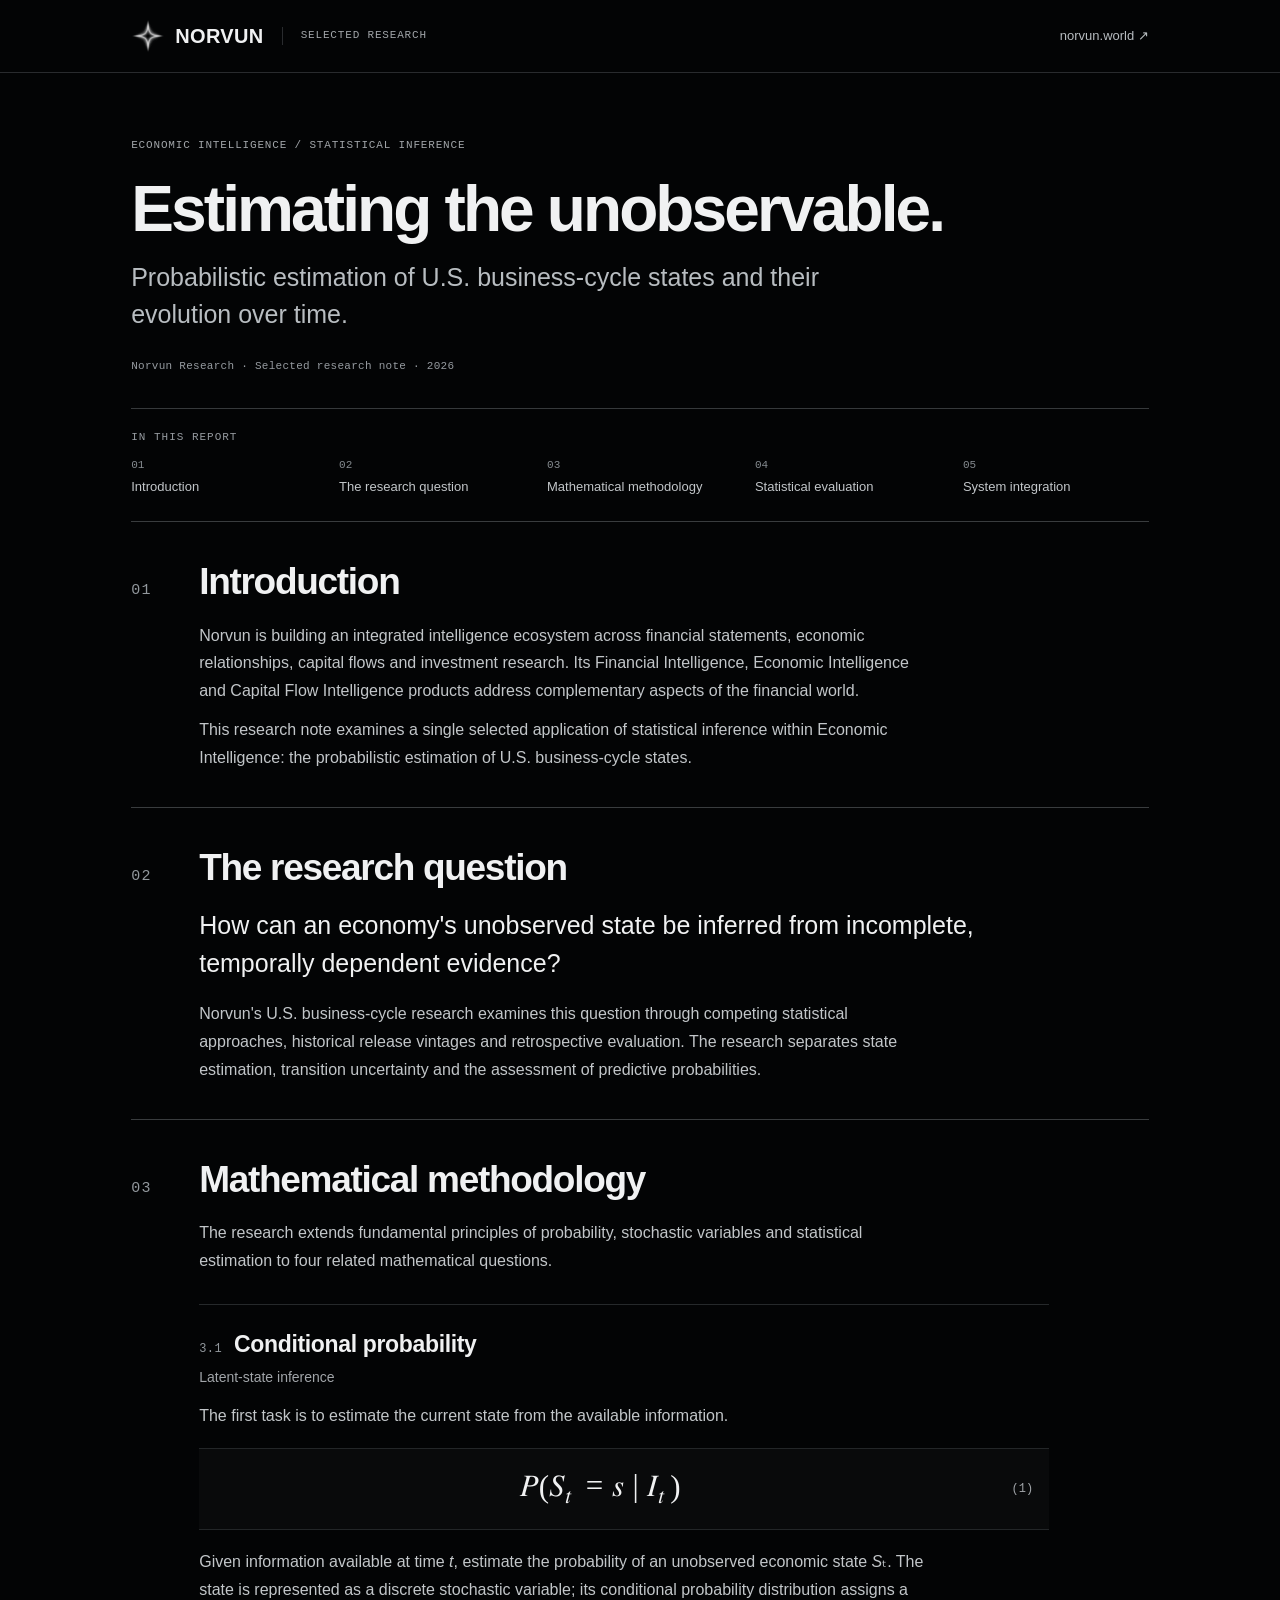
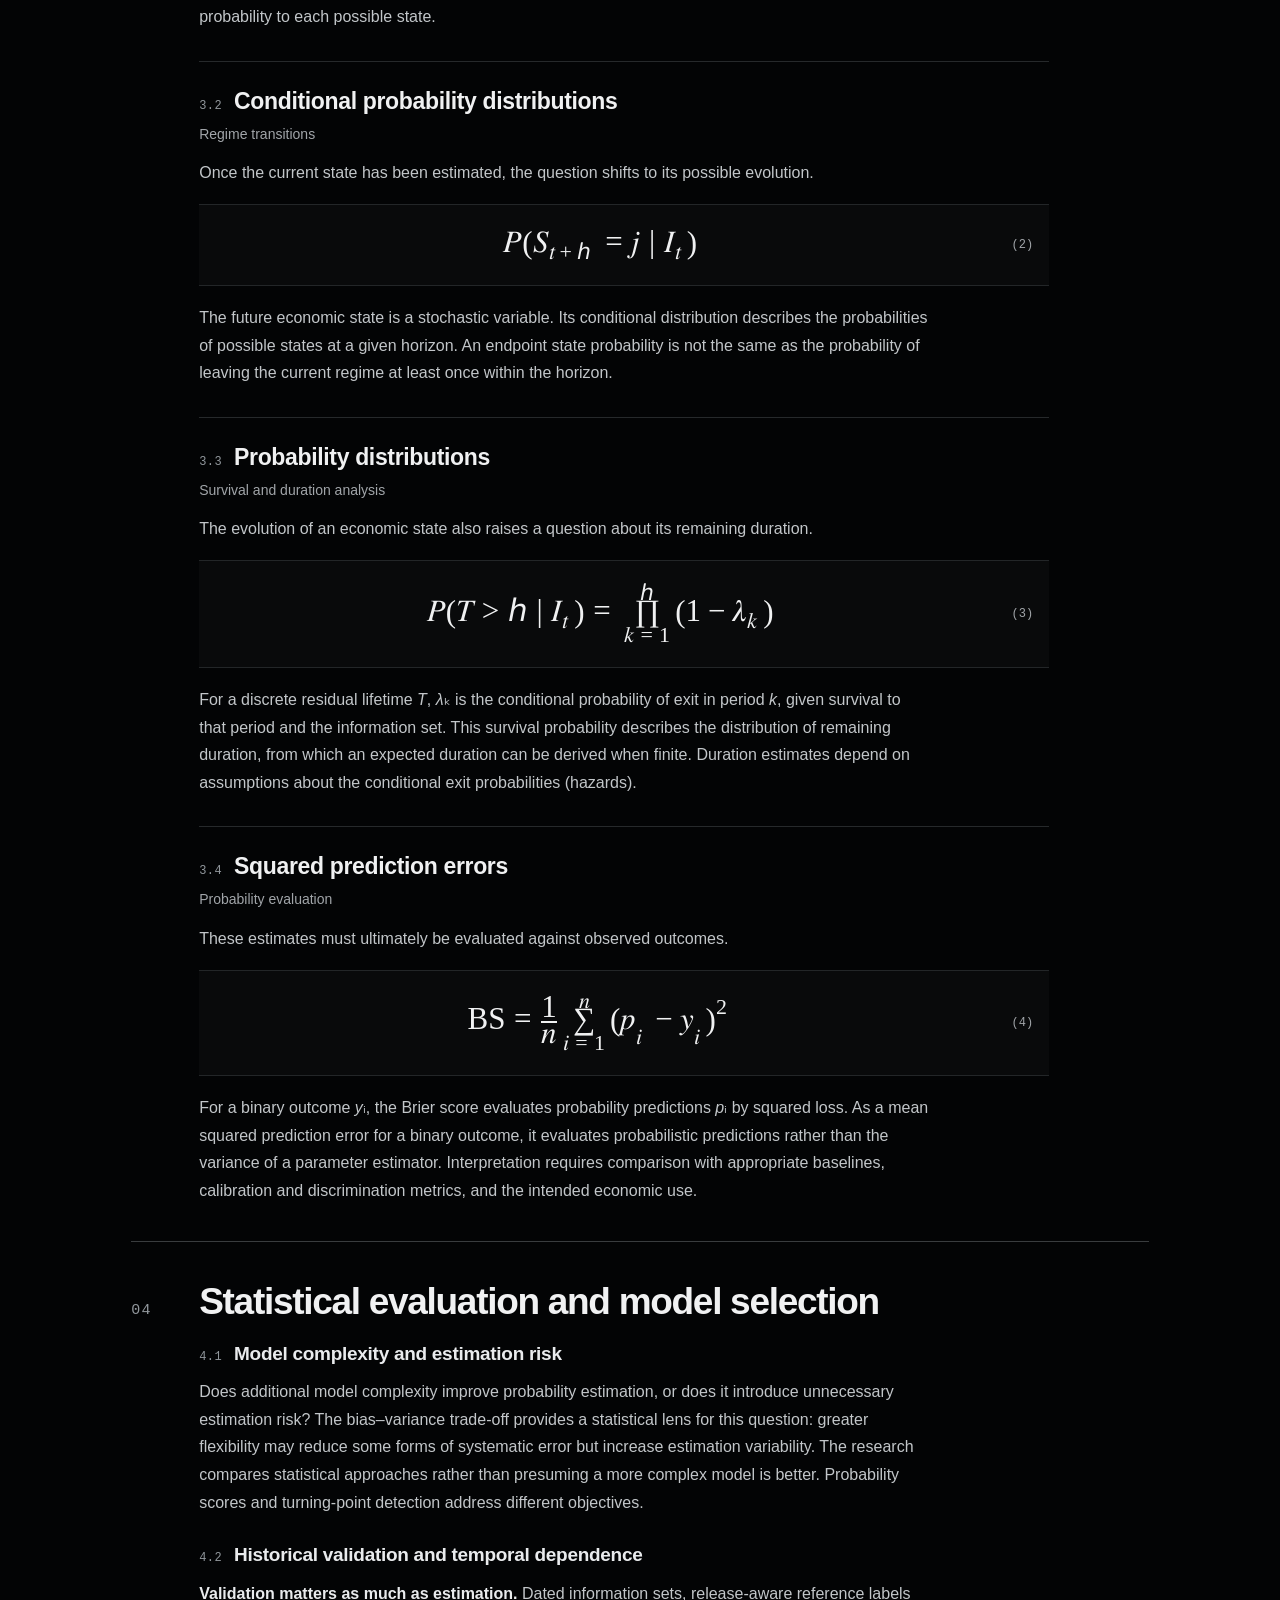
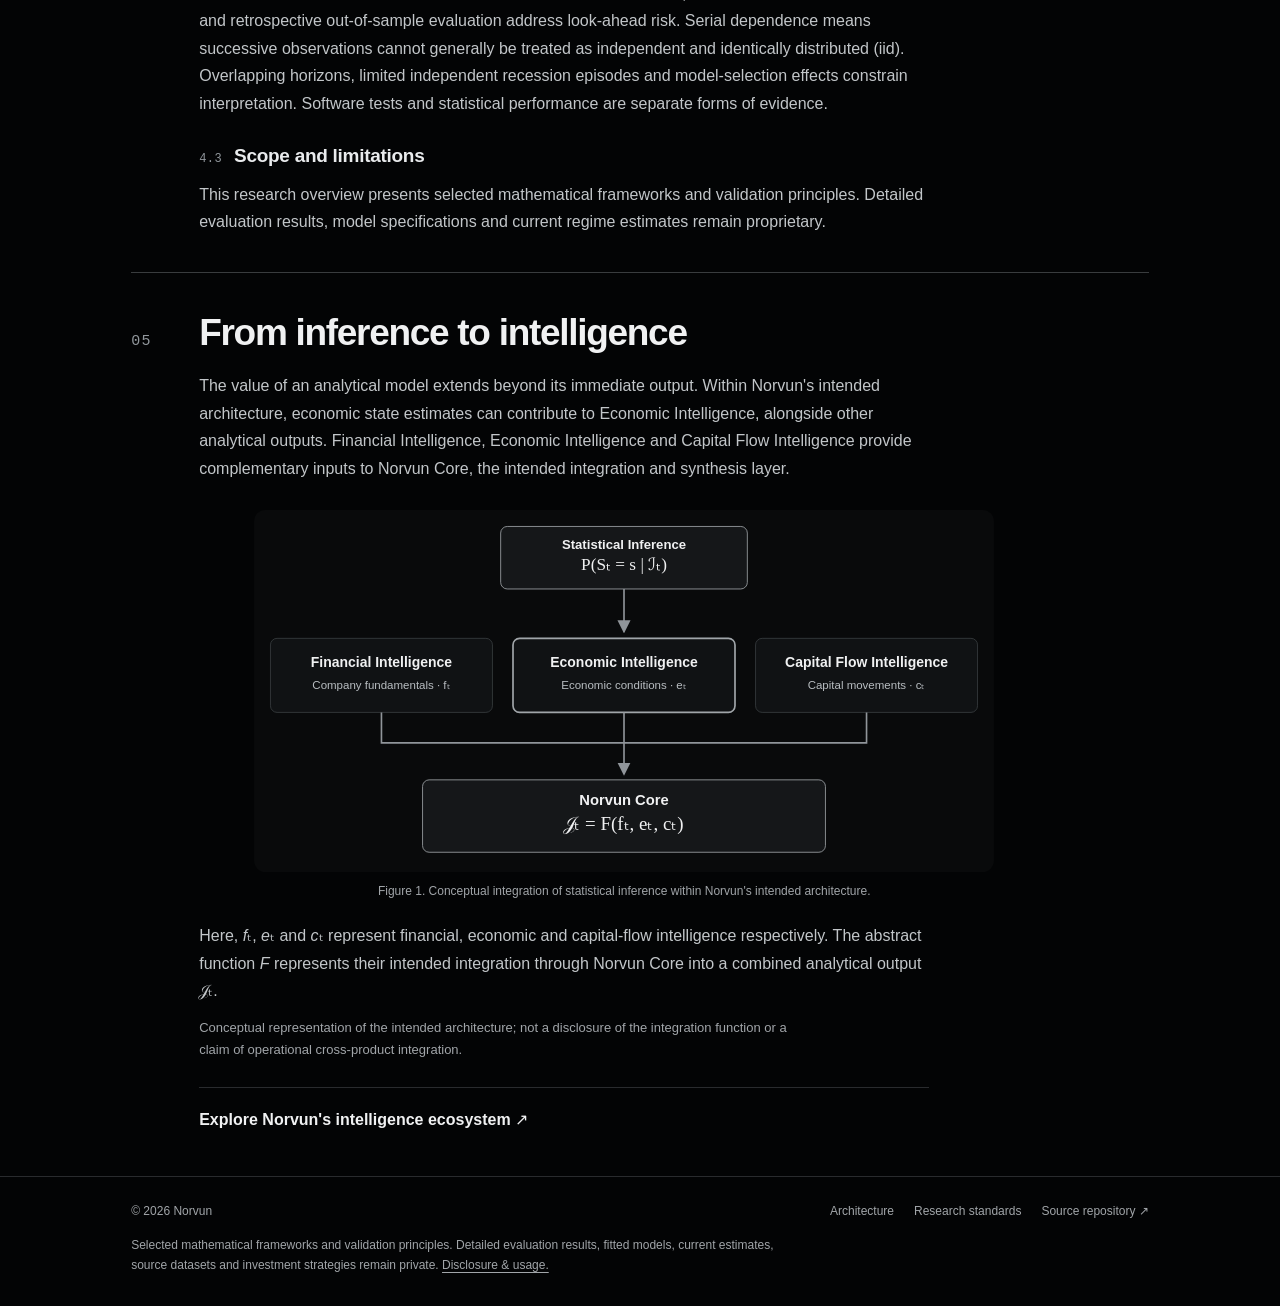
==== commit 7c345f20: "Establish explicit report sections and mathematical hierarchy" ====
--- a/research.html
+++ b/research.html
@@ -5,18 +5,19 @@
 <header class="note-header"><div class="note-shell note-header-inner"><a class="brand" href="index.html" aria-label="Norvun Research home"><img src="assets/norvun-emblem-small.png" alt="" width="34" height="34"><span>NORVUN</span></a><span class="note-edition">SELECTED RESEARCH</span><a class="note-website" href="https://norvun.world">norvun.world <span aria-hidden="true">↗</span></a></div></header>
 <main class="note-shell" id="content">
 <article class="note" aria-labelledby="note-title">
-<header class="note-title" id="statistical_inference"><p class="note-kicker">ECONOMIC INTELLIGENCE / STATISTICAL INFERENCE</p><h1 id="note-title">Estimating the unobservable.</h1><p class="note-subtitle">Probabilistic estimation of economic states and their evolution over time.</p><p class="note-meta">Norvun Research · Selected research note · 2026</p></header>
-<section class="note-section" id="readme" aria-labelledby="intro-title"><h2 id="intro-title">Introduction</h2><p>Norvun is building an integrated intelligence ecosystem across financial statements, economic relationships, capital flows and investment research. Its Financial Intelligence, Economic Intelligence and Capital Flow Intelligence products address complementary aspects of the financial world.</p><p>This research note examines a single selected application of statistical inference within Economic Intelligence: the probabilistic estimation of U.S. business-cycle states.</p></section>
-<section class="note-section" id="research-question" aria-labelledby="question-title"><h2 id="question-title">The research question</h2><p class="note-research-question">How can an economy's unobserved state be inferred from incomplete, temporally dependent evidence?</p><p>Norvun's U.S. business-cycle research examines this question through competing statistical approaches, historical release vintages and retrospective evaluation. The research separates state estimation, transition uncertainty and the assessment of predictive probabilities.</p></section>
-<section class="note-section" id="foundations" aria-labelledby="method-title"><h2 id="method-title">Mathematical methodology</h2><p>The research extends fundamental principles of probability, stochastic variables and statistical estimation to four related mathematical questions.</p><section class="note-question" id="question-01"><h3>Conditional probability <span>— latent-state inference</span></h3><p>The first task is to estimate the current state from the available information.</p><div class="equation"><div class="math-scroll"><math display="block" aria-label="P(Sₜ = s | ℐₜ)"><mi>P</mi><mo>(</mo><msub><mi>S</mi><mi>t</mi></msub><mo>=</mo><mi>s</mi><mo>|</mo><msub><mi mathvariant="script">I</mi><mi>t</mi></msub><mo>)</mo></math></div><span class="eq-number">(1)</span></div><p>Given information available at time <i>t</i>, estimate the probability of an unobserved economic state <i>Sₜ</i>. The state is represented as a discrete stochastic variable; its conditional probability distribution assigns a probability to each possible state.</p></section>
-<section class="note-question" id="question-02"><h3>Conditional probability distributions <span>— regime transitions</span></h3><p>Once the current state has been estimated, the question shifts to its possible evolution.</p><div class="equation"><div class="math-scroll"><math display="block" aria-label="P(Sₜ₊ₕ = j | ℐₜ)"><mi>P</mi><mo>(</mo><msub><mi>S</mi><mrow><mi>t</mi><mo>+</mo><mi>h</mi></mrow></msub><mo>=</mo><mi>j</mi><mo>|</mo><msub><mi mathvariant="script">I</mi><mi>t</mi></msub><mo>)</mo></math></div><span class="eq-number">(2)</span></div><p>The future economic state is a stochastic variable. Its conditional distribution describes the probabilities of possible states at a given horizon. An endpoint state probability is not the same as the probability of leaving the current regime at least once within the horizon.</p></section>
-<section class="note-question" id="question-03"><h3>Probability distributions <span>— survival and duration analysis</span></h3><p>The evolution of an economic state also raises a question about its remaining duration.</p><div class="equation"><div class="math-scroll"><math display="block" aria-label="P(T &gt; h | ℐₜ) = ∏ₖ₌₁ʰ (1 − λₖ)"><mi>P</mi><mo>(</mo><mi>T</mi><mo>&gt;</mo><mi>h</mi><mo>|</mo><msub><mi mathvariant="script">I</mi><mi>t</mi></msub><mo>)</mo><mo>=</mo><munderover><mo>∏</mo><mrow><mi>k</mi><mo>=</mo><mn>1</mn></mrow><mi>h</mi></munderover><mo>(</mo><mn>1</mn><mo>−</mo><msub><mi>λ</mi><mi>k</mi></msub><mo>)</mo></math></div><span class="eq-number">(3)</span></div><p>For a discrete residual lifetime <i>T</i>, <i>λₖ</i> is the conditional probability of exit in period <i>k</i>, given survival to that period and the information set. This survival probability describes the distribution of remaining duration, from which an expected duration can be derived when finite. Duration estimates depend on assumptions about the conditional exit probabilities (hazards).</p></section>
-<section class="note-question" id="question-04"><h3>Squared prediction errors <span>— probability evaluation</span></h3><p>These estimates must ultimately be evaluated against observed outcomes.</p><div class="equation"><div class="math-scroll"><math display="block" aria-label="BS = (1/n) Σᵢ₌₁ⁿ (pᵢ − yᵢ)²"><mi mathvariant="normal">BS</mi><mo>=</mo><mfrac><mn>1</mn><mi>n</mi></mfrac><munderover><mo>∑</mo><mrow><mi>i</mi><mo>=</mo><mn>1</mn></mrow><mi>n</mi></munderover><msup><mrow><mo>(</mo><msub><mi>p</mi><mi>i</mi></msub><mo>−</mo><msub><mi>y</mi><mi>i</mi></msub><mo>)</mo></mrow><mn>2</mn></msup></math></div><span class="eq-number">(4)</span></div><p>For a binary outcome <i>yᵢ</i>, the Brier score evaluates probability predictions <i>pᵢ</i> by squared loss. As a mean squared prediction error for a binary outcome, it evaluates probabilistic predictions rather than the variance of a parameter estimator. Interpretation requires comparison with appropriate baselines, calibration and discrimination metrics, and the intended economic use.</p></section></section>
-<section class="note-section" id="evidence" aria-labelledby="eval-title"><h2 id="eval-title">Statistical evaluation and model selection</h2><p>Does additional model complexity improve probability estimation, or does it introduce unnecessary estimation risk? The bias–variance trade-off provides a statistical lens for this question: greater flexibility may reduce some forms of systematic error but increase estimation variability. The research compares statistical approaches rather than presuming a more complex model is better. Probability scores and turning-point detection address different objectives.</p>
-<p><strong>Validation matters as much as estimation.</strong> Dated information sets, release-aware reference labels and retrospective out-of-sample evaluation address look-ahead risk. Serial dependence means successive observations cannot generally be treated as independent and identically distributed (iid). Overlapping horizons, limited independent recession episodes and model-selection effects constrain interpretation. Software tests and statistical performance are separate forms of evidence.</p>
-<p>This research overview presents selected mathematical frameworks and validation principles. Detailed evaluation results, model specifications and current regime estimates remain proprietary.</p></section>
-<section class="note-section" id="architecture" aria-labelledby="integration-title"><h2 id="integration-title">From inference to intelligence</h2><p>The value of an analytical model extends beyond its immediate output. Within Norvun's intended architecture, economic state estimates can contribute to Economic Intelligence, alongside other analytical outputs. Financial Intelligence, Economic Intelligence and Capital Flow Intelligence provide complementary inputs to Norvun Core, the intended integration and synthesis layer.</p><figure class="note-figure"><img src="assets/connected-intelligence.svg" alt="Statistical inference contributes to Economic Intelligence. Financial, Economic and Capital Flow Intelligence converge into the intended Norvun Core integration layer." width="900" height="440"><figcaption>Figure 1. Conceptual integration of statistical inference within Norvun's intended architecture.</figcaption></figure><p>Here, <i>fₜ</i>, <i>eₜ</i> and <i>cₜ</i> represent financial, economic and capital-flow intelligence respectively. The abstract function <i>F</i> represents their intended integration through Norvun Core into a combined analytical output <i>𝒥ₜ</i>.</p>
-<p class="flow-note">Conceptual representation of the intended architecture; not a disclosure of the integration function or a claim of operational cross-product integration.</p><p class="note-link"><a href="https://norvun.world/index.html#intelligence">Explore Norvun's intelligence ecosystem <span aria-hidden="true">↗</span></a></p></section>
+<header class="note-title" id="statistical_inference"><p class="note-kicker">ECONOMIC INTELLIGENCE / STATISTICAL INFERENCE</p><h1 id="note-title">Estimating the unobservable.</h1><p class="note-subtitle">Probabilistic estimation of U.S. business-cycle states and their evolution over time.</p><p class="note-meta">Norvun Research · Selected research note · 2026</p></header>
+<nav class="note-contents" aria-label="Report contents"><span class="contents-label">IN THIS REPORT</span><ol><li><a href="#readme"><span>01</span>Introduction</a></li><li><a href="#research-question"><span>02</span>The research question</a></li><li><a href="#foundations"><span>03</span>Mathematical methodology</a></li><li><a href="#evidence"><span>04</span>Statistical evaluation</a></li><li><a href="#architecture"><span>05</span>System integration</a></li></ol></nav>
+<section class="note-section" id="readme" aria-labelledby="intro-title"><header class="report-section-heading"><span class="section-number" aria-hidden="true">01</span><h2 id="intro-title">Introduction</h2></header><div class="section-body"><p>Norvun is building an integrated intelligence ecosystem across financial statements, economic relationships, capital flows and investment research. Its Financial Intelligence, Economic Intelligence and Capital Flow Intelligence products address complementary aspects of the financial world.</p><p>This research note examines a single selected application of statistical inference within Economic Intelligence: the probabilistic estimation of U.S. business-cycle states.</p></div></section>
+<section class="note-section" id="research-question" aria-labelledby="question-title"><header class="report-section-heading"><span class="section-number" aria-hidden="true">02</span><h2 id="question-title">The research question</h2></header><div class="section-body"><p class="note-research-question">How can an economy's unobserved state be inferred from incomplete, temporally dependent evidence?</p><p>Norvun's U.S. business-cycle research examines this question through competing statistical approaches, historical release vintages and retrospective evaluation. The research separates state estimation, transition uncertainty and the assessment of predictive probabilities.</p></div></section>
+<section class="note-section" id="foundations" aria-labelledby="method-title"><header class="report-section-heading"><span class="section-number" aria-hidden="true">03</span><h2 id="method-title">Mathematical methodology</h2></header><div class="section-body"><p>The research extends fundamental principles of probability, stochastic variables and statistical estimation to four related mathematical questions.</p><section class="note-question" id="question-01"><h3><span class="subsection-number">3.1</span><span class="subsection-title">Conditional probability</span></h3><p class="subsection-topic">Latent-state inference</p><p>The first task is to estimate the current state from the available information.</p><div class="equation"><div class="math-scroll"><math display="block" aria-label="P(Sₜ = s | ℐₜ)"><mi>P</mi><mo>(</mo><msub><mi>S</mi><mi>t</mi></msub><mo>=</mo><mi>s</mi><mo>|</mo><msub><mi mathvariant="script">I</mi><mi>t</mi></msub><mo>)</mo></math></div><span class="eq-number">(1)</span></div><p>Given information available at time <i>t</i>, estimate the probability of an unobserved economic state <i>Sₜ</i>. The state is represented as a discrete stochastic variable; its conditional probability distribution assigns a probability to each possible state.</p></section>
+<section class="note-question" id="question-02"><h3><span class="subsection-number">3.2</span><span class="subsection-title">Conditional probability distributions</span></h3><p class="subsection-topic">Regime transitions</p><p>Once the current state has been estimated, the question shifts to its possible evolution.</p><div class="equation"><div class="math-scroll"><math display="block" aria-label="P(Sₜ₊ₕ = j | ℐₜ)"><mi>P</mi><mo>(</mo><msub><mi>S</mi><mrow><mi>t</mi><mo>+</mo><mi>h</mi></mrow></msub><mo>=</mo><mi>j</mi><mo>|</mo><msub><mi mathvariant="script">I</mi><mi>t</mi></msub><mo>)</mo></math></div><span class="eq-number">(2)</span></div><p>The future economic state is a stochastic variable. Its conditional distribution describes the probabilities of possible states at a given horizon. An endpoint state probability is not the same as the probability of leaving the current regime at least once within the horizon.</p></section>
+<section class="note-question" id="question-03"><h3><span class="subsection-number">3.3</span><span class="subsection-title">Probability distributions</span></h3><p class="subsection-topic">Survival and duration analysis</p><p>The evolution of an economic state also raises a question about its remaining duration.</p><div class="equation"><div class="math-scroll"><math display="block" aria-label="P(T &gt; h | ℐₜ) = ∏ₖ₌₁ʰ (1 − λₖ)"><mi>P</mi><mo>(</mo><mi>T</mi><mo>&gt;</mo><mi>h</mi><mo>|</mo><msub><mi mathvariant="script">I</mi><mi>t</mi></msub><mo>)</mo><mo>=</mo><munderover><mo>∏</mo><mrow><mi>k</mi><mo>=</mo><mn>1</mn></mrow><mi>h</mi></munderover><mo>(</mo><mn>1</mn><mo>−</mo><msub><mi>λ</mi><mi>k</mi></msub><mo>)</mo></math></div><span class="eq-number">(3)</span></div><p>For a discrete residual lifetime <i>T</i>, <i>λₖ</i> is the conditional probability of exit in period <i>k</i>, given survival to that period and the information set. This survival probability describes the distribution of remaining duration, from which an expected duration can be derived when finite. Duration estimates depend on assumptions about the conditional exit probabilities (hazards).</p></section>
+<section class="note-question" id="question-04"><h3><span class="subsection-number">3.4</span><span class="subsection-title">Squared prediction errors</span></h3><p class="subsection-topic">Probability evaluation</p><p>These estimates must ultimately be evaluated against observed outcomes.</p><div class="equation"><div class="math-scroll"><math display="block" aria-label="BS = (1/n) Σᵢ₌₁ⁿ (pᵢ − yᵢ)²"><mi mathvariant="normal">BS</mi><mo>=</mo><mfrac><mn>1</mn><mi>n</mi></mfrac><munderover><mo>∑</mo><mrow><mi>i</mi><mo>=</mo><mn>1</mn></mrow><mi>n</mi></munderover><msup><mrow><mo>(</mo><msub><mi>p</mi><mi>i</mi></msub><mo>−</mo><msub><mi>y</mi><mi>i</mi></msub><mo>)</mo></mrow><mn>2</mn></msup></math></div><span class="eq-number">(4)</span></div><p>For a binary outcome <i>yᵢ</i>, the Brier score evaluates probability predictions <i>pᵢ</i> by squared loss. As a mean squared prediction error for a binary outcome, it evaluates probabilistic predictions rather than the variance of a parameter estimator. Interpretation requires comparison with appropriate baselines, calibration and discrimination metrics, and the intended economic use.</p></section></div></section>
+<section class="note-section" id="evidence" aria-labelledby="eval-title"><header class="report-section-heading"><span class="section-number" aria-hidden="true">04</span><h2 id="eval-title">Statistical evaluation and model selection</h2></header><div class="section-body"><h3 class="evaluation-heading"><span class="subsection-number">4.1</span> Model complexity and estimation risk</h3><p>Does additional model complexity improve probability estimation, or does it introduce unnecessary estimation risk? The bias–variance trade-off provides a statistical lens for this question: greater flexibility may reduce some forms of systematic error but increase estimation variability. The research compares statistical approaches rather than presuming a more complex model is better. Probability scores and turning-point detection address different objectives.</p>
+<h3 class="evaluation-heading"><span class="subsection-number">4.2</span> Historical validation and temporal dependence</h3><p><strong>Validation matters as much as estimation.</strong> Dated information sets, release-aware reference labels and retrospective out-of-sample evaluation address look-ahead risk. Serial dependence means successive observations cannot generally be treated as independent and identically distributed (iid). Overlapping horizons, limited independent recession episodes and model-selection effects constrain interpretation. Software tests and statistical performance are separate forms of evidence.</p>
+<h3 class="evaluation-heading"><span class="subsection-number">4.3</span> Scope and limitations</h3><p>This research overview presents selected mathematical frameworks and validation principles. Detailed evaluation results, model specifications and current regime estimates remain proprietary.</p></div></section>
+<section class="note-section" id="architecture" aria-labelledby="integration-title"><header class="report-section-heading"><span class="section-number" aria-hidden="true">05</span><h2 id="integration-title">From inference to intelligence</h2></header><div class="section-body"><p>The value of an analytical model extends beyond its immediate output. Within Norvun's intended architecture, economic state estimates can contribute to Economic Intelligence, alongside other analytical outputs. Financial Intelligence, Economic Intelligence and Capital Flow Intelligence provide complementary inputs to Norvun Core, the intended integration and synthesis layer.</p><figure class="note-figure"><img src="assets/connected-intelligence.svg" alt="Statistical inference contributes to Economic Intelligence. Financial, Economic and Capital Flow Intelligence converge into the intended Norvun Core integration layer." width="900" height="440"><figcaption>Figure 1. Conceptual integration of statistical inference within Norvun's intended architecture.</figcaption></figure><p>Here, <i>fₜ</i>, <i>eₜ</i> and <i>cₜ</i> represent financial, economic and capital-flow intelligence respectively. The abstract function <i>F</i> represents their intended integration through Norvun Core into a combined analytical output <i>𝒥ₜ</i>.</p>
+<p class="flow-note">Conceptual representation of the intended architecture; not a disclosure of the integration function or a claim of operational cross-product integration.</p><p class="note-link"><a href="https://norvun.world/index.html#intelligence">Explore Norvun's intelligence ecosystem <span aria-hidden="true">↗</span></a></p></div></section>
 </article></main>
 <footer class="note-footer" id="notice"><div class="note-shell"><div class="note-footer-top"><span>© 2026 Norvun</span><nav aria-label="Supporting documentation"><a href="architecture.html">Architecture</a><a href="standards.html">Research standards</a><a href="https://github.com/noahlillebaek/norvun-public">Source repository ↗</a></nav></div><p>Selected mathematical frameworks and validation principles. Detailed evaluation results, fitted models, current estimates, source datasets and investment strategies remain private. <a href="standards.html#notice">Disclosure &amp; usage.</a></p></div></footer>
 </body></html>
--- a/note.css
+++ b/note.css
@@ -41,3 +41,40 @@
 .note-footer p a{text-decoration:underline;text-underline-offset:3px}
 @media(max-width:600px){.note-edition{display:none}.note-header-inner{min-height:62px}.note{padding-top:36px}.note-title{padding-bottom:24px}.note-section{padding-top:27px}.note-document body{font-size:15px;line-height:1.72}.note-question h3 span{display:block;margin-top:3px}.note-question .equation{padding:10px 0;gap:5px;grid-template-columns:minmax(0,1fr) 23px}.note-question .equation math{font-size:22px}.note-question{margin:22px 0 27px}.note-figure{margin:20px 0}.note-figure figcaption{text-align:left}}
 @media print{html.note-document{color-scheme:light;scroll-snap-type:none}.note-document body,.note-header{background:white;color:#111}.note-header{position:static}.note-title h1,.note-section h2,.note-question h3,.note-section p,.note-section .note-research-question,.note-question .equation math{color:#111}.note-title,.note-section .note-link,.note-footer{border-color:#ccc}.note-header .brand img{mix-blend-mode:normal}.note-question,.note-figure{break-inside:avoid}.note-subtitle,.note-kicker,.note-meta,.note-edition,.note-footer,.note-website,.note-question h3 span{color:#444}}
+
+/* Report hierarchy: title, contents, primary sections and subordinate analysis. */
+.note-shell{max-width:1120px}
+.note{padding-top:clamp(38px,5vw,64px)}
+.note-title{padding-bottom:32px}
+.note-title h1{font-size:clamp(38px,5vw,68px);margin-bottom:14px}
+.note-title .note-subtitle{max-width:720px}
+.note-contents{padding:20px 0 25px;border-bottom:1px solid #393c3e}
+.contents-label{display:block;color:#969ba0;font:11px/1.5 ui-monospace,SFMono-Regular,Consolas,monospace;letter-spacing:.09em;margin-bottom:12px}
+.note-contents ol{list-style:none;margin:0;padding:0;display:grid;grid-template-columns:repeat(5,minmax(0,1fr));gap:12px 22px}
+.note-contents a{display:flex;flex-direction:column;gap:4px;color:#c2c6c9;font-size:13px;line-height:1.45}
+.note-contents a span{font:11px/1.5 ui-monospace,SFMono-Regular,Consolas,monospace;color:#858b90}
+.note-contents a:hover{color:#fff;text-decoration:underline;text-underline-offset:4px}
+.note-section{padding-top:38px;margin-top:36px;border-top:1px solid #393c3e}
+.note-contents+.note-section{margin-top:0;border-top:0}
+.report-section-heading{display:grid;grid-template-columns:52px minmax(0,1fr);gap:16px;align-items:baseline;margin:0 0 18px}
+.section-number{font:15px/1.5 ui-monospace,SFMono-Regular,Consolas,monospace;letter-spacing:.08em;color:#92989d}
+.report-section-heading h2{font-size:clamp(26px,3.1vw,37px);font-weight:550;letter-spacing:-.035em;line-height:1.17;margin:0}
+.section-body{margin-left:68px;max-width:850px}
+.section-body>p:first-child{margin-top:0}
+.section-body p{max-width:82ch;line-height:1.72}
+.note-section .note-research-question{font-size:clamp(19px,2.2vw,25px);line-height:1.5;color:#f0f1f2;font-weight:450;margin:0 0 18px}
+.note-question{margin:30px 0 0;padding-top:24px;border-top:1px solid #26292b}
+.note-question:last-child{margin-bottom:0}
+.note-question h3,.evaluation-heading{display:flex;align-items:baseline;gap:12px;color:#e9ebed;font-size:clamp(18px,1.8vw,23px);font-weight:550;line-height:1.35;letter-spacing:-.015em;margin:0 0 5px}
+.note-question h3 .subsection-number,.evaluation-heading .subsection-number{color:#90969b;font:12px/1.5 ui-monospace,SFMono-Regular,Consolas,monospace;letter-spacing:.035em;flex:none}
+.note-question h3 .subsection-title{color:#f0f1f2;font-weight:550}
+.note-question p.subsection-topic{font-size:14px;color:#a1a5a9;margin:0 0 13px}
+.note-question .equation{background:#090a0b;border-block:1px solid #232628;margin:18px 0;padding:13px 16px}
+.note-question .math-scroll{padding:12px 0}
+.evaluation-heading{margin:26px 0 10px;font-size:19px}
+.section-body>.evaluation-heading:first-child{margin-top:0}
+.note-figure{max-width:740px}
+.note-footer{padding-bottom:30px}
+@media(max-width:760px){.note-shell{padding-inline:22px}.note-contents ol{grid-template-columns:repeat(3,minmax(0,1fr));gap:14px 18px}.report-section-heading{grid-template-columns:32px minmax(0,1fr);gap:10px}.section-number{font-size:12px}.section-body{margin-left:42px}.note-section{margin-top:28px;padding-top:28px}.note-question h3 span{display:inline;margin:0}.note-question .equation{padding:10px 7px}.note-section h2{font-size:28px}.note-question h3{font-size:19px}}
+@media(max-width:480px){.note-contents ol{grid-template-columns:repeat(2,minmax(0,1fr))}.section-body{margin-left:0}.report-section-heading{margin-bottom:16px}.note-question .equation{grid-template-columns:minmax(0,1fr) 24px}.note-question .equation math{font-size:21px}.note-title h1{font-size:37px}.note-section h2{font-size:26px}}
+@media print{.note-contents{display:none}.note-section{border-color:#bfc2c4}.note-question .equation{background:white;border-color:#ddd}.section-number,.note-question h3 .subsection-number,.evaluation-heading .subsection-number,.note-question p.subsection-topic{color:#555}.note-question h3 .subsection-title,.evaluation-heading{color:#111}.section-body{margin-left:0}}
